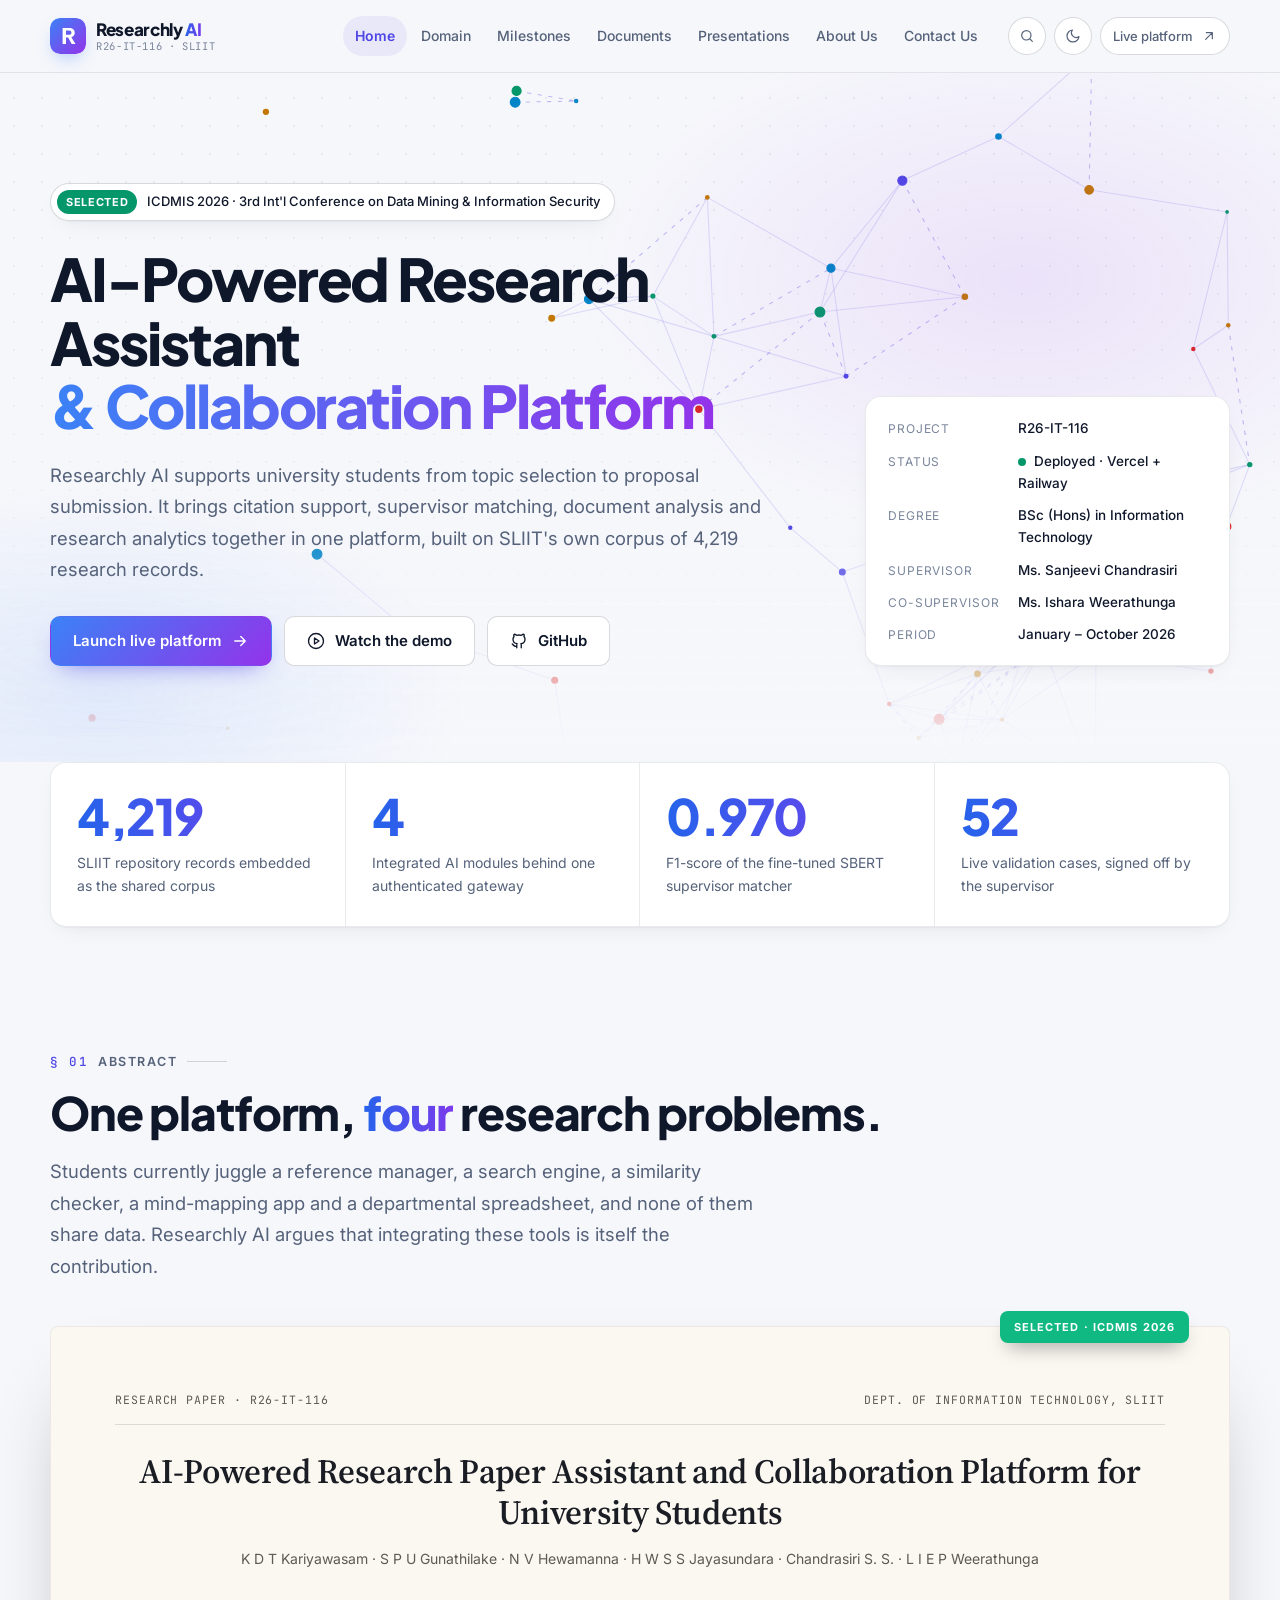
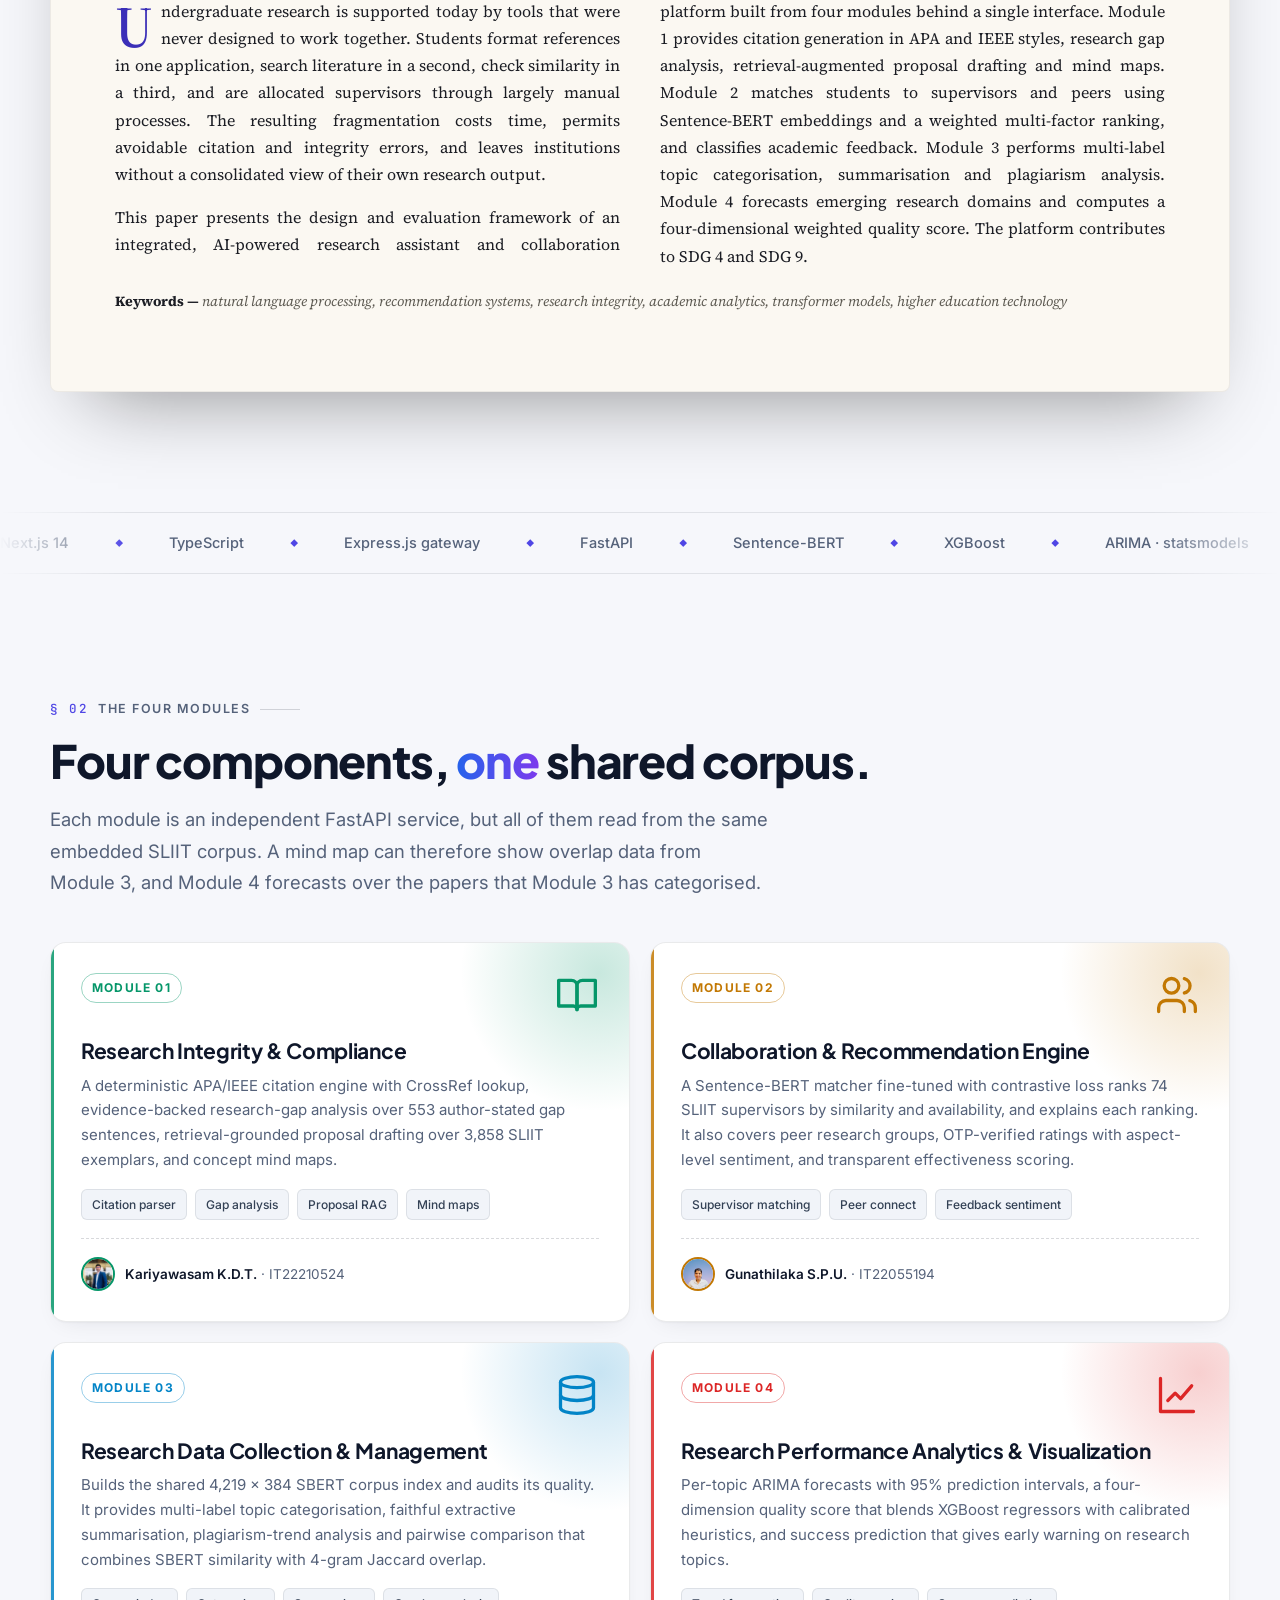
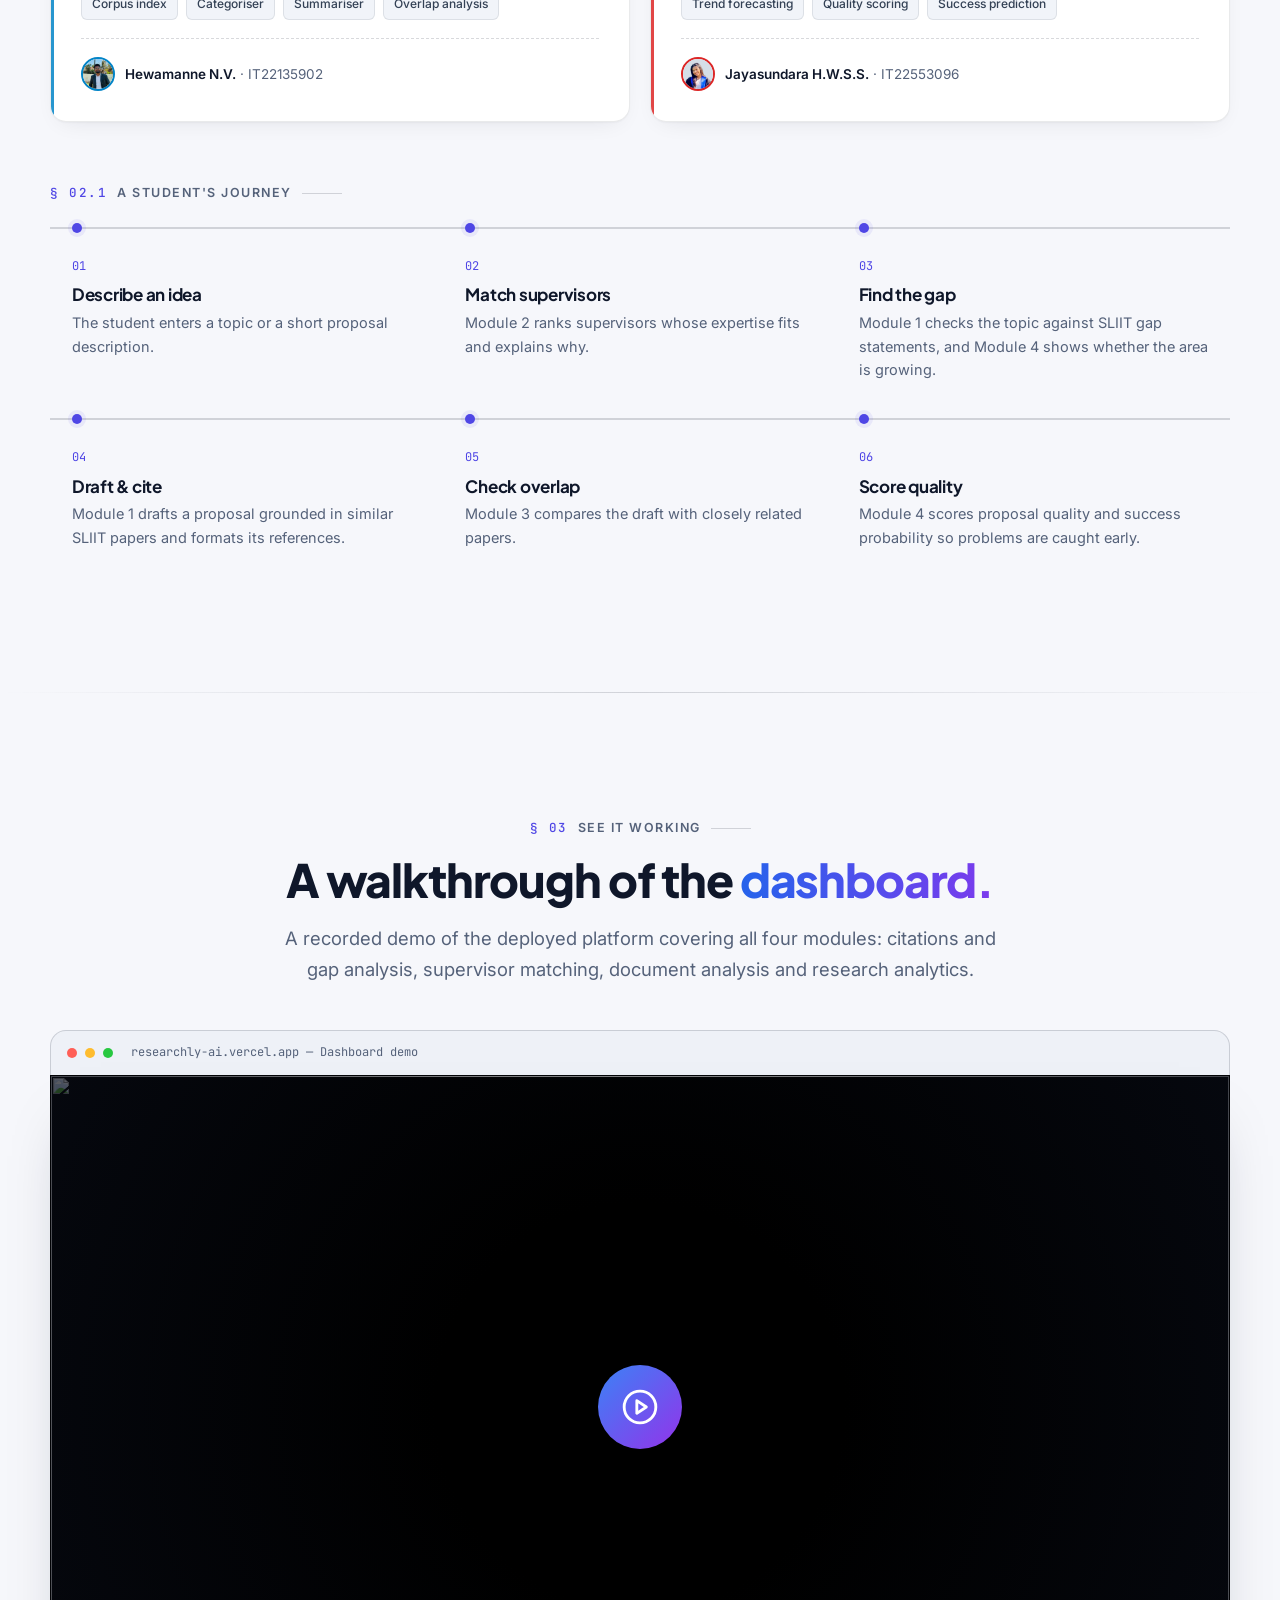
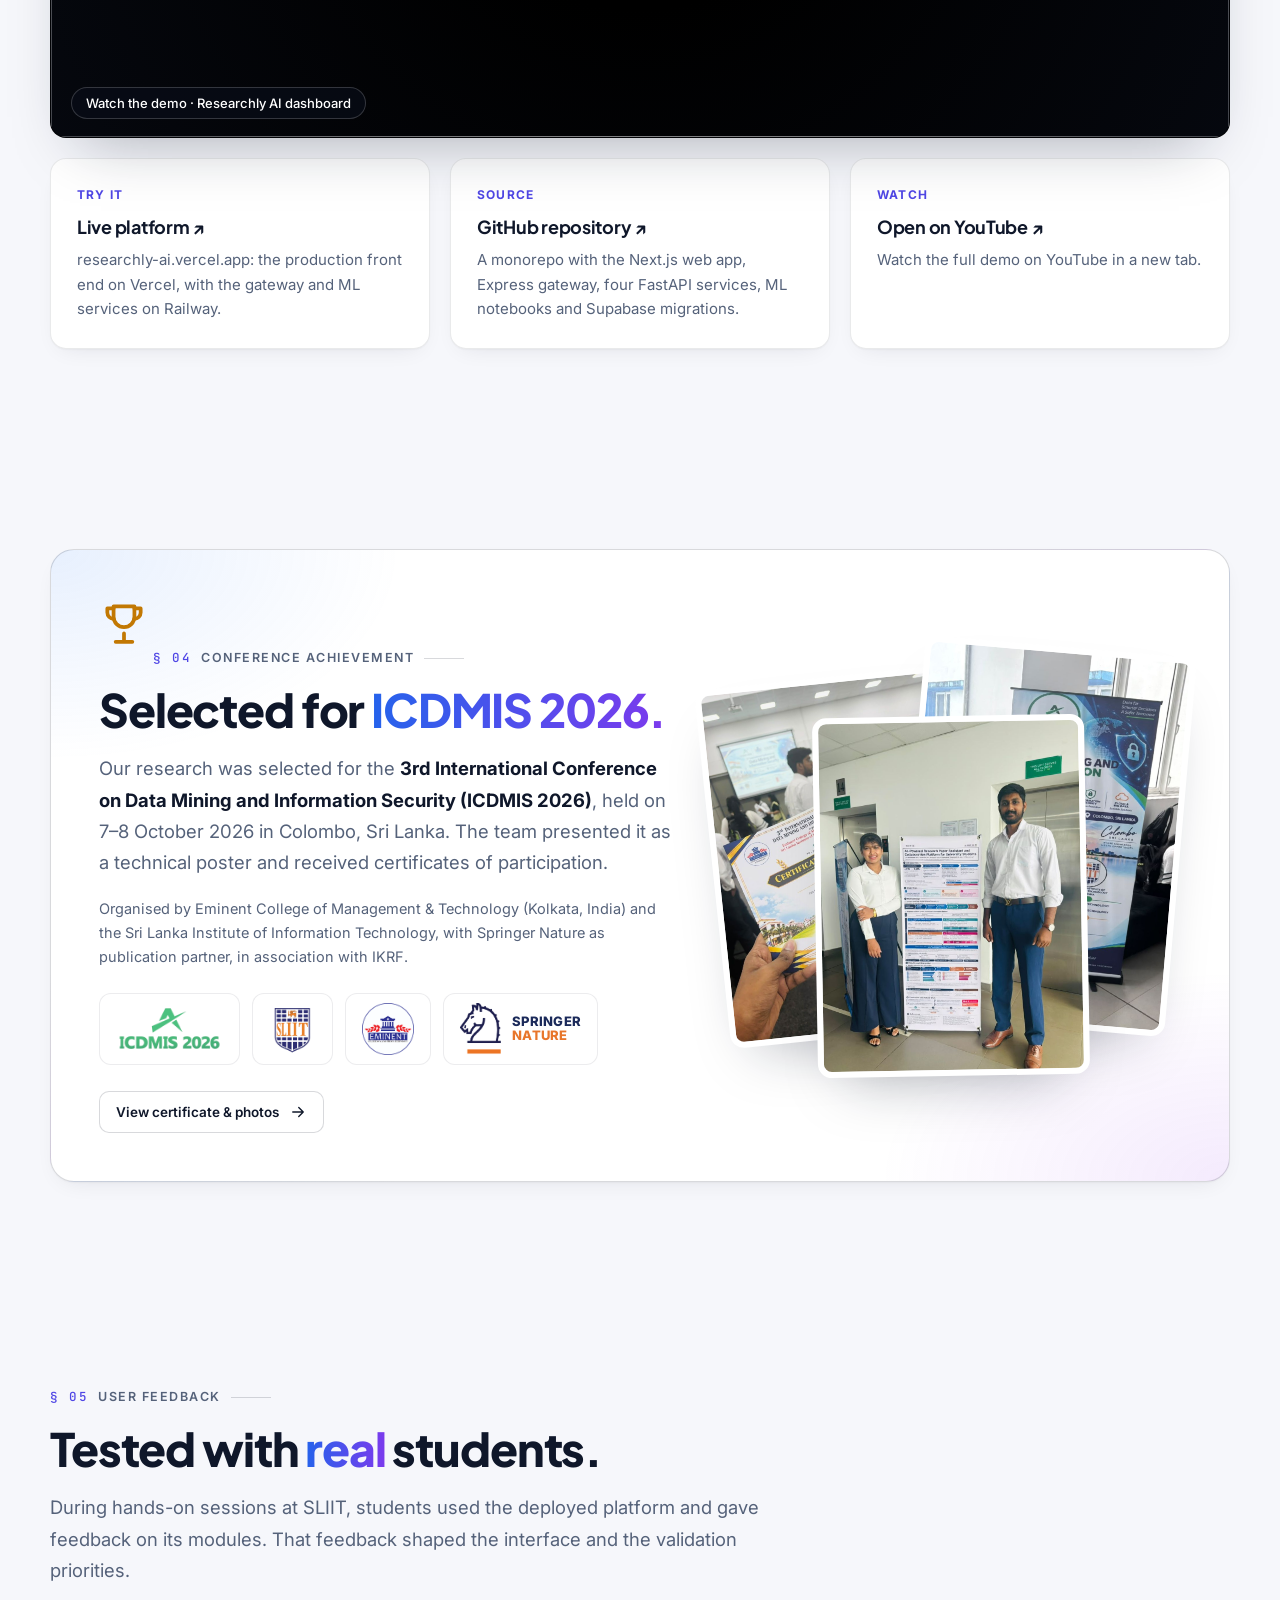
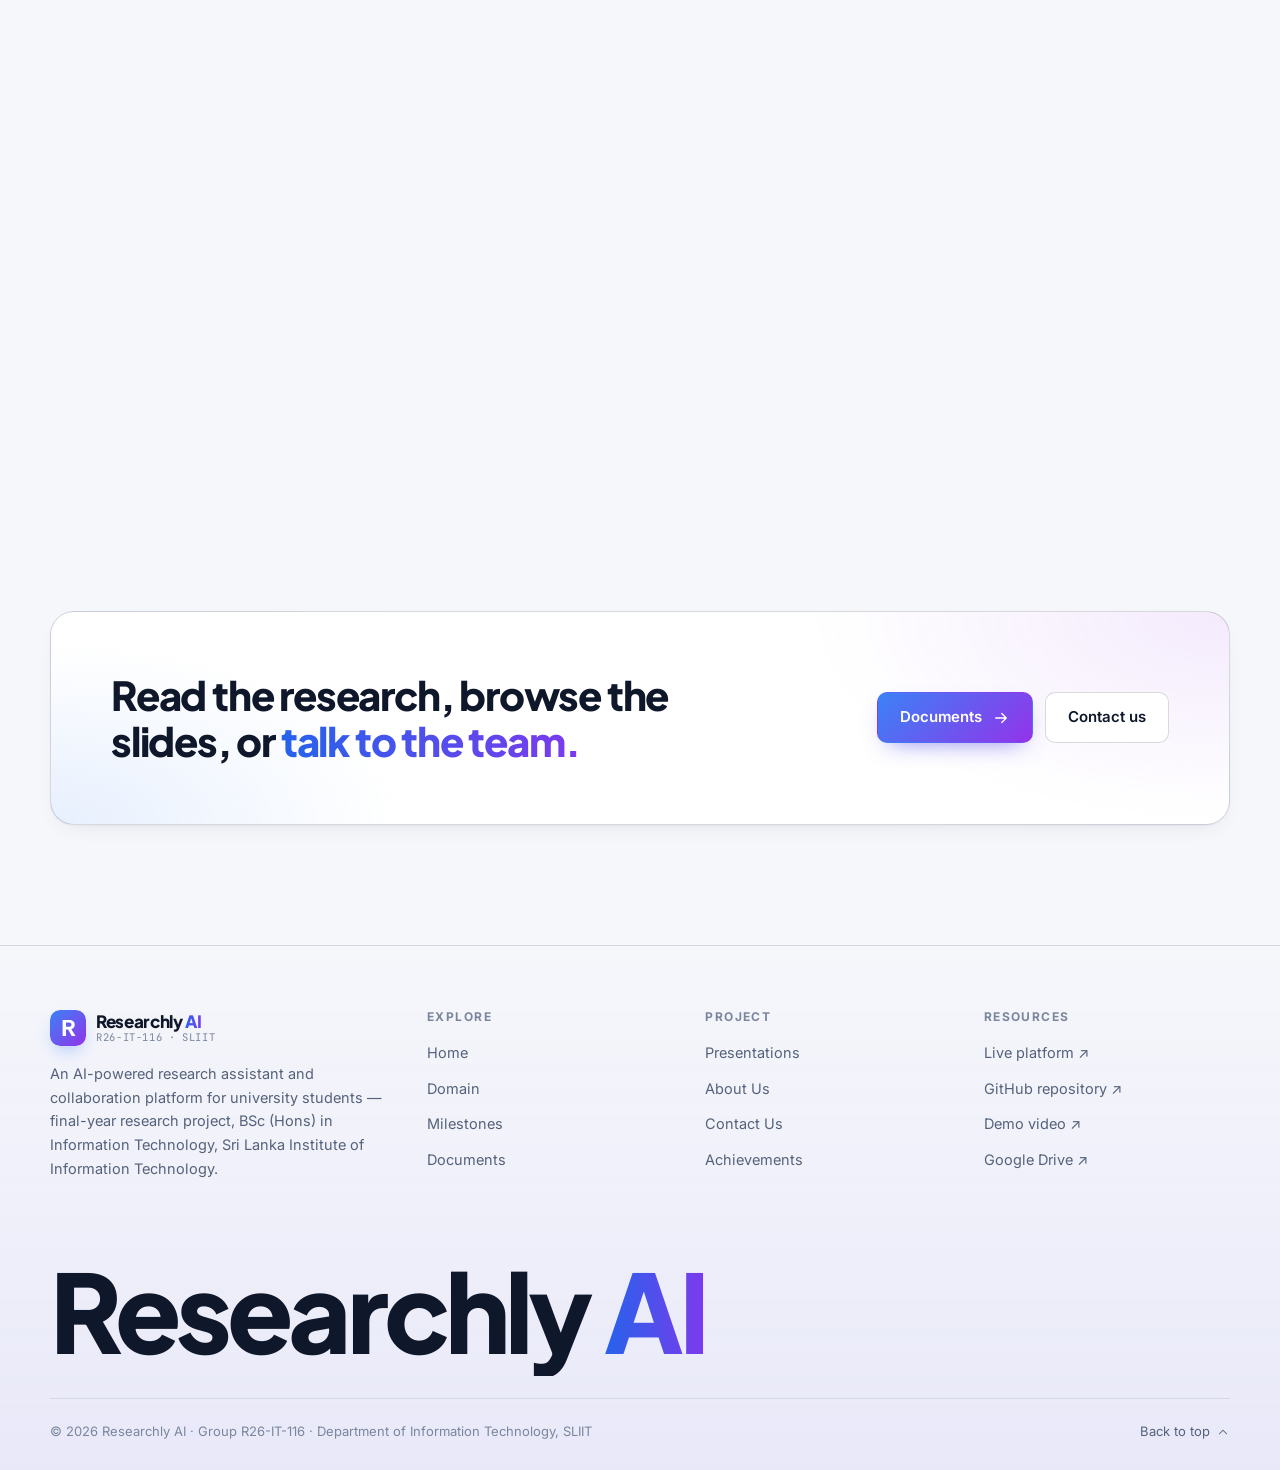
==== Website/index.html @ bd1249d8 "Add presentations page with slides and conference poster details" ====
<!doctype html>
<html lang="en">
<head>
<meta charset="utf-8">
<meta name="viewport" content="width=device-width, initial-scale=1">
<title>Researchly AI — AI-Powered Research Assistant & Collaboration Platform</title>
<meta name="description" content="Researchly AI (R26-IT-116, SLIIT): an integrated AI research assistant combining citation support, supervisor matching, document analysis and research analytics, grounded in SLIIT's own research corpus.">
<meta name="theme-color" content="#f6f7fb" media="(prefers-color-scheme: light)">
<meta name="theme-color" content="#090d18" media="(prefers-color-scheme: dark)">
<script>try{var t=localStorage.getItem("researchly-theme");if(t==="light"||t==="dark")document.documentElement.setAttribute("data-theme",t)}catch(e){}</script>
<meta property="og:title" content="Researchly AI — AI-Powered Research Assistant & Collaboration Platform">
<meta property="og:description" content="Researchly AI (R26-IT-116, SLIIT): an integrated AI research assistant combining citation support, supervisor matching, document analysis and research analytics, grounded in SLIIT's own research corpus.">
<meta property="og:type" content="website">
<link rel="icon" href="assets/images/favicon.svg" type="image/svg+xml">
<link rel="preconnect" href="https://fonts.googleapis.com">
<link rel="preconnect" href="https://fonts.gstatic.com" crossorigin>
<link href="https://fonts.googleapis.com/css2?family=Inter:wght@400;500;600;700&family=Plus+Jakarta+Sans:wght@600;700;800&family=JetBrains+Mono:wght@400;500&family=Source+Serif+4:ital,wght@0,400;0,600;1,400&display=swap" rel="stylesheet">
<link rel="stylesheet" href="assets/css/style.css">
</head>
<body>
<a class="skip" href="#main">Skip to content</a>
<div class="progress" aria-hidden="true"></div>
<header class="site-header">
  <nav class="nav wrap" aria-label="Main">
    <a class="brand" href="index.html" aria-label="Researchly AI home"><svg class="brand-mark" viewBox="0 0 40 40" aria-hidden="true">
  <defs><linearGradient id="rg-h" x1="0" y1="0" x2="1" y2="1"><stop offset="0" stop-color="#3b82f6"/><stop offset="1" stop-color="#9333ea"/></linearGradient></defs>
  <rect width="40" height="40" rx="10" fill="url(#rg-h)"/>
  <path d="M14 29V11h7.2c3.9 0 6.3 2.1 6.3 5.4 0 2.5-1.4 4.3-3.8 5L28.4 29h-4.3l-4-7.2h-2.3V29zm3.8-10.4h3.1c1.9 0 2.9-.8 2.9-2.3s-1-2.3-2.9-2.3h-3.1z" fill="#fff"/>
</svg><span class="brand-text">Researchly <span class="ai">AI</span><small>R26-IT-116 · SLIIT</small></span></a>
    <ul class="nav-links" id="nav-links"><li><a href="index.html" aria-current="page">Home</a></li><li><a href="domain.html">Domain</a></li><li><a href="milestones.html">Milestones</a></li><li><a href="documents.html">Documents</a></li><li><a href="presentations.html">Presentations</a></li><li><a href="about.html">About Us</a></li><li><a href="contact.html">Contact Us</a></li></ul>
    <div class="nav-tools">
      <button class="icon-btn theme-btn" type="button" data-open-finder aria-label="Search this site (Ctrl + K)" title="Search (Ctrl + K)"><svg viewBox="0 0 24 24" fill="none" stroke="currentColor" stroke-width="1.8" stroke-linecap="round" stroke-linejoin="round" aria-hidden="true"><circle cx="11" cy="11" r="7"/><path d="m20 20-3.5-3.5"/></svg></button>
      <button class="icon-btn theme-btn" type="button" data-theme-toggle aria-label="Switch between light and dark mode" title="Light / dark mode"><svg class="sun" viewBox="0 0 24 24" fill="none" stroke="currentColor" stroke-width="1.8" stroke-linecap="round" stroke-linejoin="round" aria-hidden="true"><circle cx="12" cy="12" r="4"/><path d="M12 2v2M12 20v2M4.9 4.9l1.4 1.4M17.7 17.7l1.4 1.4M2 12h2M20 12h2M4.9 19.1l1.4-1.4M17.7 6.3l1.4-1.4"/></svg><svg class="moon" viewBox="0 0 24 24" fill="none" stroke="currentColor" stroke-width="1.8" stroke-linecap="round" stroke-linejoin="round" aria-hidden="true"><path d="M21 12.8A9 9 0 1 1 11.2 3a7 7 0 0 0 9.8 9.8z"/></svg></button>
      <a class="icon-btn live-btn" href="https://researchly-ai.vercel.app/" target="_blank" rel="noopener">Live platform <svg viewBox="0 0 24 24" fill="none" stroke="currentColor" stroke-width="1.8" stroke-linecap="round" stroke-linejoin="round" aria-hidden="true"><path d="M7 17 17 7M8 7h9v9"/></svg></a>
      <button class="icon-btn menu-btn" type="button" aria-label="Open menu" aria-expanded="false" aria-controls="nav-links"><svg viewBox="0 0 24 24" fill="none" stroke="currentColor" stroke-width="1.8" stroke-linecap="round" stroke-linejoin="round" aria-hidden="true"><path d="M4 7h16M4 12h16M4 17h16"/></svg></button>
    </div>
  </nav>
</header>
<main id="main">
<!-- ================= HERO ================= -->
<section class="hero" aria-labelledby="hero-title">
  <svg class="hero-graph" aria-hidden="true"></svg>
  <div class="wrap hero-grid">
    <div>
      <a class="badge" href="#achievement"><b>SELECTED</b> ICDMIS 2026 · 3rd Int'l Conference on Data Mining &amp; Information Security</a>
      <h1 id="hero-title"><span class="line"><span>AI-Powered Research Assistant</span></span><span class="line"><span><em>&amp; Collaboration Platform</em></span></span></h1>
      <p class="lead">Researchly AI supports university students from topic selection to proposal submission. It brings citation support, supervisor matching, document analysis and research analytics together in one platform, built on SLIIT's own corpus of 4,219 research records.</p>
      <div class="hero-cta">
        <a class="btn btn-primary" href="https://researchly-ai.vercel.app/" target="_blank" rel="noopener">Launch live platform <svg viewBox="0 0 24 24" fill="none" stroke="currentColor" stroke-width="1.8" stroke-linecap="round" stroke-linejoin="round" aria-hidden="true"><path d="M5 12h14M13 6l6 6-6 6"/></svg></a>
        <a class="btn btn-ghost" href="#demo"><svg viewBox="0 0 24 24" fill="none" stroke="currentColor" stroke-width="1.8" stroke-linecap="round" stroke-linejoin="round" aria-hidden="true"><circle cx="12" cy="12" r="10"/><path d="m10 8 6 4-6 4z"/></svg> Watch the demo</a>
        <a class="btn btn-ghost" href="https://github.com/dilumonline2000/SLIIT-Research---Researchly-AI-project" target="_blank" rel="noopener"><svg viewBox="0 0 24 24" fill="none" stroke="currentColor" stroke-width="1.8" stroke-linecap="round" stroke-linejoin="round" aria-hidden="true"><path d="M9 19c-4.3 1.4-4.3-2.5-6-3m12 5v-3.5c0-1 .1-1.4-.5-2 2.8-.3 5.5-1.4 5.5-6a4.6 4.6 0 0 0-1.3-3.2 4.2 4.2 0 0 0-.1-3.2s-1.1-.3-3.5 1.3a12.3 12.3 0 0 0-6.2 0C6.5 2.8 5.4 3.1 5.4 3.1a4.2 4.2 0 0 0-.1 3.2A4.6 4.6 0 0 0 4 9.5c0 4.6 2.7 5.7 5.5 6-.6.6-.6 1.2-.5 2V21"/></svg> GitHub</a>
      </div>
    </div>
    <aside class="hero-meta" aria-label="Project facts">
      <dl>
        <dt>Project</dt><dd>R26-IT-116</dd>
        <dt>Status</dt><dd><span class="dot"></span>Deployed · Vercel + Railway</dd>
        <dt>Degree</dt><dd>BSc (Hons) in Information Technology</dd>
        <dt>Supervisor</dt><dd>Ms. Sanjeevi Chandrasiri</dd>
        <dt>Co-supervisor</dt><dd>Ms. Ishara Weerathunga</dd>
        <dt>Period</dt><dd>January – October 2026</dd>
      </dl>
    </aside>
  </div>
</section>

<!-- ================= STATS ================= -->
<div class="wrap">
  <div class="stats reveal">
    <div class="stat"><div class="num"><span data-count="4219" data-sep>4,219</span></div><div class="lbl">SLIIT repository records embedded as the shared corpus</div></div>
    <div class="stat"><div class="num"><span data-count="4">4</span></div><div class="lbl">Integrated AI modules behind one authenticated gateway</div></div>
    <div class="stat"><div class="num"><span data-count="0.970">0.970</span></div><div class="lbl">F1-score of the fine-tuned SBERT supervisor matcher</div></div>
    <div class="stat"><div class="num"><span data-count="52">52</span></div><div class="lbl">Live validation cases, signed off by the supervisor</div></div>
  </div>
</div>

<!-- ================= ABSTRACT ================= -->
<section class="section" id="abstract" aria-labelledby="abstract-title">
  <div class="wrap">
    <div class="section-head">
      <span class="eyebrow"><span class="sec">§ 01</span> Abstract</span>
      <h2 class="h2" id="abstract-title">One platform, <em>four</em> research problems.</h2>
      <p class="lead">Students currently juggle a reference manager, a search engine, a similarity checker, a mind-mapping app and a departmental spreadsheet, and none of them share data. Researchly AI argues that integrating these tools is itself the contribution.</p>
    </div>
    <article class="paper reveal">
      <span class="stamp">Selected · ICDMIS 2026</span>
      <div class="paper-tag"><span>Research Paper · R26-IT-116</span><span>Dept. of Information Technology, SLIIT</span></div>
      <h3>AI-Powered Research Paper Assistant and Collaboration Platform for University Students</h3>
      <p class="authors">K D T Kariyawasam · S P U Gunathilake · N V Hewamanna · H W S S Jayasundara · Chandrasiri S. S. · L I E P Weerathunga</p>
      <div class="cols">
        <p>Undergraduate research is supported today by tools that were never designed to work together. Students format references in one application, search literature in a second, check similarity in a third, and are allocated supervisors through largely manual processes. The resulting fragmentation costs time, permits avoidable citation and integrity errors, and leaves institutions without a consolidated view of their own research output.</p>
        <p>This paper presents the design and evaluation framework of an integrated, AI-powered research assistant and collaboration platform built from four modules behind a single interface. Module 1 provides citation generation in APA and IEEE styles, research gap analysis, retrieval-augmented proposal drafting and mind maps. Module 2 matches students to supervisors and peers using Sentence-BERT embeddings and a weighted multi-factor ranking, and classifies academic feedback. Module 3 performs multi-label topic categorisation, summarisation and plagiarism analysis. Module 4 forecasts emerging research domains and computes a four-dimensional weighted quality score. The platform contributes to SDG 4 and SDG 9.</p>
      </div>
      <p class="kw"><b>Keywords —</b> natural language processing, recommendation systems, research integrity, academic analytics, transformer models, higher education technology</p>
    </article>
  </div>
</section>

<div class="marquee" aria-label="Technologies used">
  <div class="marquee-track">
    <span>Next.js 14</span><span>TypeScript</span><span>Express.js gateway</span><span>FastAPI</span><span>Sentence-BERT</span><span>XGBoost</span><span>ARIMA · statsmodels</span><span>Supabase · pgvector</span><span>Gemini 2.5 Flash</span><span>CrossRef</span><span>Semantic Scholar</span><span>Docker</span><span>Vercel · Railway</span>
    <span aria-hidden="true">Next.js 14</span><span aria-hidden="true">TypeScript</span><span aria-hidden="true">Express.js gateway</span><span aria-hidden="true">FastAPI</span><span aria-hidden="true">Sentence-BERT</span><span aria-hidden="true">XGBoost</span><span aria-hidden="true">ARIMA · statsmodels</span><span aria-hidden="true">Supabase · pgvector</span><span aria-hidden="true">Gemini 2.5 Flash</span><span aria-hidden="true">CrossRef</span><span aria-hidden="true">Semantic Scholar</span><span aria-hidden="true">Docker</span><span aria-hidden="true">Vercel · Railway</span>
  </div>
</div>

<!-- ================= MODULES ================= -->
<section class="section" id="modules" aria-labelledby="modules-title">
  <div class="wrap">
    <div class="section-head">
      <span class="eyebrow"><span class="sec">§ 02</span> The four modules</span>
      <h2 class="h2" id="modules-title">Four components, <em>one</em> shared corpus.</h2>
      <p class="lead">Each module is an independent FastAPI service, but all of them read from the same embedded SLIIT corpus. A mind map can therefore show overlap data from Module 3, and Module 4 forecasts over the papers that Module 3 has categorised.</p>
    </div>
    <div class="modules">
      <article class="module m1 reveal">
        <div class="module-top"><span class="module-id">MODULE 01</span><svg class="module-icon" viewBox="0 0 24 24" fill="none" stroke="currentColor" stroke-width="1.8" stroke-linecap="round" stroke-linejoin="round" aria-hidden="true"><path d="M2 4h7a3 3 0 0 1 3 3v13a2 2 0 0 0-2-2H2z"/><path d="M22 4h-7a3 3 0 0 0-3 3v13a2 2 0 0 1 2-2h8z"/></svg></div>
        <h3>Research Integrity &amp; Compliance</h3>
        <p>A deterministic APA/IEEE citation engine with CrossRef lookup, evidence-backed research-gap analysis over 553 author-stated gap sentences, retrieval-grounded proposal drafting over 3,858 SLIIT exemplars, and concept mind maps.</p>
        <ul class="chips"><li>Citation parser</li><li>Gap analysis</li><li>Proposal RAG</li><li>Mind maps</li></ul>
        <div class="owner"><img src="assets/images/team/kariyawasam.jpg" alt="" loading="lazy"><span><b>Kariyawasam K.D.T.</b> · IT22210524</span></div>
      </article>
      <article class="module m2 reveal" style="--d:.08s">
        <div class="module-top"><span class="module-id">MODULE 02</span><svg class="module-icon" viewBox="0 0 24 24" fill="none" stroke="currentColor" stroke-width="1.8" stroke-linecap="round" stroke-linejoin="round" aria-hidden="true"><path d="M16 21v-2a4 4 0 0 0-4-4H6a4 4 0 0 0-4 4v2"/><circle cx="9" cy="7" r="4"/><path d="M22 21v-2a4 4 0 0 0-3-3.9M16 3.1a4 4 0 0 1 0 7.8"/></svg></div>
        <h3>Collaboration &amp; Recommendation Engine</h3>
        <p>A Sentence-BERT matcher fine-tuned with contrastive loss ranks 74 SLIIT supervisors by similarity and availability, and explains each ranking. It also covers peer research groups, OTP-verified ratings with aspect-level sentiment, and transparent effectiveness scoring.</p>
        <ul class="chips"><li>Supervisor matching</li><li>Peer connect</li><li>Feedback sentiment</li></ul>
        <div class="owner"><img src="assets/images/team/gunathilaka.jpg" alt="" loading="lazy"><span><b>Gunathilaka S.P.U.</b> · IT22055194</span></div>
      </article>
      <article class="module m3 reveal">
        <div class="module-top"><span class="module-id">MODULE 03</span><svg class="module-icon" viewBox="0 0 24 24" fill="none" stroke="currentColor" stroke-width="1.8" stroke-linecap="round" stroke-linejoin="round" aria-hidden="true"><ellipse cx="12" cy="5" rx="9" ry="3"/><path d="M3 5v14c0 1.7 4 3 9 3s9-1.3 9-3V5"/><path d="M3 12c0 1.7 4 3 9 3s9-1.3 9-3"/></svg></div>
        <h3>Research Data Collection &amp; Management</h3>
        <p>Builds the shared 4,219 × 384 SBERT corpus index and audits its quality. It provides multi-label topic categorisation, faithful extractive summarisation, plagiarism-trend analysis and pairwise comparison that combines SBERT similarity with 4-gram Jaccard overlap.</p>
        <ul class="chips"><li>Corpus index</li><li>Categoriser</li><li>Summariser</li><li>Overlap analysis</li></ul>
        <div class="owner"><img src="assets/images/team/hewamanne.jpg" alt="" loading="lazy"><span><b>Hewamanne N.V.</b> · IT22135902</span></div>
      </article>
      <article class="module m4 reveal" style="--d:.08s">
        <div class="module-top"><span class="module-id">MODULE 04</span><svg class="module-icon" viewBox="0 0 24 24" fill="none" stroke="currentColor" stroke-width="1.8" stroke-linecap="round" stroke-linejoin="round" aria-hidden="true"><path d="M3 3v18h18"/><path d="m7 15 4-4 3 3 6-7"/></svg></div>
        <h3>Research Performance Analytics &amp; Visualization</h3>
        <p>Per-topic ARIMA forecasts with 95% prediction intervals, a four-dimension quality score that blends XGBoost regressors with calibrated heuristics, and success prediction that gives early warning on research topics.</p>
        <ul class="chips"><li>Trend forecasting</li><li>Quality scoring</li><li>Success prediction</li></ul>
        <div class="owner"><img src="assets/images/team/jayasundara.jpg" alt="" loading="lazy"><span><b>Jayasundara H.W.S.S.</b> · IT22553096</span></div>
      </article>
    </div>

    <div style="margin-top:56px" class="reveal">
      <span class="eyebrow"><span class="sec">§ 02.1</span> A student's journey</span>
      <div class="steps six" style="margin-top:22px">
        <div class="step"><h3>Describe an idea</h3><p>The student enters a topic or a short proposal description.</p></div>
        <div class="step"><h3>Match supervisors</h3><p>Module 2 ranks supervisors whose expertise fits and explains why.</p></div>
        <div class="step"><h3>Find the gap</h3><p>Module 1 checks the topic against SLIIT gap statements, and Module 4 shows whether the area is growing.</p></div>
        <div class="step"><h3>Draft &amp; cite</h3><p>Module 1 drafts a proposal grounded in similar SLIIT papers and formats its references.</p></div>
        <div class="step"><h3>Check overlap</h3><p>Module 3 compares the draft with closely related papers.</p></div>
        <div class="step"><h3>Score quality</h3><p>Module 4 scores proposal quality and success probability so problems are caught early.</p></div>
      </div>
    </div>
  </div>
</section>

<div class="divider"></div>

<!-- ================= DEMO ================= -->
<section class="section" id="demo" aria-labelledby="demo-title">
  <div class="wrap">
    <div class="section-head center">
      <span class="eyebrow"><span class="sec">§ 03</span> See it working</span>
      <h2 class="h2" id="demo-title">A walkthrough of the <em>dashboard.</em></h2>
      <p class="lead">A recorded demo of the deployed platform covering all four modules: citations and gap analysis, supervisor matching, document analysis and research analytics.</p>
    </div>
    <div class="video-wrap reveal">
      <div class="window-bar"><i></i><i></i><i></i><span>researchly-ai.vercel.app — Dashboard demo</span></div>
      <div class="video-frame">
        <a class="video-facade" href="https://youtu.be/7BuNPmz995Q" target="_blank" rel="noopener" data-video="7BuNPmz995Q" aria-label="Play the Researchly AI dashboard demo video">
          <img src="https://i.ytimg.com/vi/7BuNPmz995Q/maxresdefault.jpg" alt="" loading="lazy" onerror="this.onerror=null;this.src='https://i.ytimg.com/vi/7BuNPmz995Q/hqdefault.jpg'">
          <span class="play-btn"><svg viewBox="0 0 24 24" fill="none" stroke="currentColor" stroke-width="1.8" stroke-linecap="round" stroke-linejoin="round" aria-hidden="true"><circle cx="12" cy="12" r="10"/><path d="m10 8 6 4-6 4z"/></svg></span>
          <span class="video-cap">Watch the demo · Researchly AI dashboard</span>
        </a>
      </div>
    </div>
    <div class="grid-3" style="margin-top:20px">
      <a class="card reveal" href="https://researchly-ai.vercel.app/" target="_blank" rel="noopener"><span class="k">TRY IT</span><h3>Live platform ↗</h3><p>researchly-ai.vercel.app: the production front end on Vercel, with the gateway and ML services on Railway.</p></a>
      <a class="card reveal" style="--d:.06s" href="https://github.com/dilumonline2000/SLIIT-Research---Researchly-AI-project" target="_blank" rel="noopener"><span class="k">SOURCE</span><h3>GitHub repository ↗</h3><p>A monorepo with the Next.js web app, Express gateway, four FastAPI services, ML notebooks and Supabase migrations.</p></a>
      <a class="card reveal" style="--d:.12s" href="https://youtu.be/7BuNPmz995Q" target="_blank" rel="noopener"><span class="k">WATCH</span><h3>Open on YouTube ↗</h3><p>Watch the full demo on YouTube in a new tab.</p></a>
    </div>
  </div>
</section>

<!-- ================= ACHIEVEMENT ================= -->
<section class="section-tight" id="achievement" aria-labelledby="ach-title">
  <div class="wrap">
    <div class="achievement reveal">
      <div>
        <svg class="trophy" viewBox="0 0 24 24" fill="none" stroke="currentColor" stroke-width="1.8" stroke-linecap="round" stroke-linejoin="round" aria-hidden="true"><path d="M8 21h8M12 17v4M7 4h10v5a5 5 0 0 1-10 0z"/><path d="M17 5h3v2a3 3 0 0 1-3 3M7 5H4v2a3 3 0 0 0 3 3"/></svg>
        <span class="eyebrow"><span class="sec">§ 04</span> Conference achievement</span>
        <h2 class="h2" id="ach-title">Selected for <em>ICDMIS 2026.</em></h2>
        <p class="lead">Our research was selected for the <strong>3rd International Conference on Data Mining and Information Security (ICDMIS 2026)</strong>, held on 7–8 October 2026 in Colombo, Sri Lanka. The team presented it as a technical poster and received certificates of participation.</p>
        <p style="color:var(--muted);font-size:14.5px">Organised by Eminent College of Management &amp; Technology (Kolkata, India) and the Sri Lanka Institute of Information Technology, with Springer Nature as publication partner, in association with IKRF.</p>
        <div class="logo-row">
          <span class="logo-tile"><img src="assets/images/logos/icdmis.png" alt="ICDMIS 2026" loading="lazy"></span>
          <span class="logo-tile"><img src="assets/images/logos/sliit.png" alt="SLIIT" loading="lazy"></span>
          <span class="logo-tile"><img src="assets/images/logos/eminent.png" alt="Eminent College of Management &amp; Technology" loading="lazy"></span>
          <span class="logo-tile"><img src="assets/images/logos/springer.png" alt="" loading="lazy"><span class="sn">Springer<span>Nature</span></span></span>
        </div>
        <div style="margin-top:26px"><a class="btn btn-ghost btn-sm" href="about.html#achievements">View certificate &amp; photos <svg viewBox="0 0 24 24" fill="none" stroke="currentColor" stroke-width="1.8" stroke-linecap="round" stroke-linejoin="round" aria-hidden="true"><path d="M5 12h14M13 6l6 6-6 6"/></svg></a></div>
      </div>
      <div class="photo-stack">
        <figure><img src="assets/images/conference/certificates.jpg" alt="ICDMIS 2026 certificates of participation for the team" loading="lazy"></figure>
        <figure><img src="assets/images/conference/banner.jpg" alt="ICDMIS 2026 conference banner, Colombo" loading="lazy"></figure>
        <figure><img src="assets/images/conference/poster.jpg" alt="Team members presenting the Researchly AI technical poster" loading="lazy"></figure>
      </div>
    </div>
  </div>
</section>

<!-- ================= FEEDBACK ================= -->
<section class="section" id="feedback" aria-labelledby="fb-title">
  <div class="wrap">
    <div class="section-head">
      <span class="eyebrow"><span class="sec">§ 05</span> User feedback</span>
      <h2 class="h2" id="fb-title">Tested with <em>real</em> students.</h2>
      <p class="lead">During hands-on sessions at SLIIT, students used the deployed platform and gave feedback on its modules. That feedback shaped the interface and the validation priorities.</p>
    </div>
    <div class="feedback">
      <figure class="fb-card reveal">
        <img src="assets/images/feedback/session-1.jpg" alt="A student exploring the Researchly AI landing page on a laptop" loading="lazy">
        <figcaption>
          <blockquote>Exploring the landing page and the four integrated modules.</blockquote>
          <div class="who"><b>●</b> User testing session · SLIIT · May 2026</div>
        </figcaption>
      </figure>
      <figure class="fb-card reveal" style="--d:.08s">
        <img src="assets/images/feedback/session-2.jpg" alt="Students reviewing trend forecast charts on the Researchly AI analytics dashboard" loading="lazy">
        <figcaption>
          <blockquote>Reviewing research-trend forecasts on the Module 4 analytics dashboard, with the team on hand to gather feedback.</blockquote>
          <div class="who"><b>●</b> Group feedback session · SLIIT · May 2026</div>
        </figcaption>
      </figure>
    </div>
  </div>
</section>

<!-- ================= CTA ================= -->
<section class="section-tight">
  <div class="wrap">
    <div class="cta-band reveal">
      <h2>Read the research, browse the slides, or <em>talk to the team.</em></h2>
      <div class="cta-actions">
        <a class="btn btn-primary" href="documents.html">Documents <svg viewBox="0 0 24 24" fill="none" stroke="currentColor" stroke-width="1.8" stroke-linecap="round" stroke-linejoin="round" aria-hidden="true"><path d="M5 12h14M13 6l6 6-6 6"/></svg></a>
        <a class="btn btn-ghost" href="contact.html">Contact us</a>
      </div>
    </div>
  </div>
</section>
</main>
<footer class="site-footer">
  <div class="wrap">
    <div class="foot-grid">
      <div>
        <a class="brand" href="index.html"><svg class="brand-mark" viewBox="0 0 40 40" aria-hidden="true">
  <defs><linearGradient id="rg-f" x1="0" y1="0" x2="1" y2="1"><stop offset="0" stop-color="#3b82f6"/><stop offset="1" stop-color="#9333ea"/></linearGradient></defs>
  <rect width="40" height="40" rx="10" fill="url(#rg-f)"/>
  <path d="M14 29V11h7.2c3.9 0 6.3 2.1 6.3 5.4 0 2.5-1.4 4.3-3.8 5L28.4 29h-4.3l-4-7.2h-2.3V29zm3.8-10.4h3.1c1.9 0 2.9-.8 2.9-2.3s-1-2.3-2.9-2.3h-3.1z" fill="#fff"/>
</svg><span class="brand-text">Researchly <span class="ai">AI</span><small>R26-IT-116 · SLIIT</small></span></a>
        <p style="margin-top:16px">An AI-powered research assistant and collaboration platform for university students — final-year research project, BSc (Hons) in Information Technology, Sri Lanka Institute of Information Technology.</p>
      </div>
      <div><h4>Explore</h4><ul>
        <li><a href="index.html">Home</a></li><li><a href="domain.html">Domain</a></li>
        <li><a href="milestones.html">Milestones</a></li><li><a href="documents.html">Documents</a></li>
      </ul></div>
      <div><h4>Project</h4><ul>
        <li><a href="presentations.html">Presentations</a></li><li><a href="about.html">About Us</a></li>
        <li><a href="contact.html">Contact Us</a></li><li><a href="about.html#achievements">Achievements</a></li>
      </ul></div>
      <div><h4>Resources</h4><ul>
        <li><a href="https://researchly-ai.vercel.app/" target="_blank" rel="noopener">Live platform ↗</a></li>
        <li><a href="https://github.com/dilumonline2000/SLIIT-Research---Researchly-AI-project" target="_blank" rel="noopener">GitHub repository ↗</a></li>
        <li><a href="https://youtu.be/7BuNPmz995Q" target="_blank" rel="noopener">Demo video ↗</a></li>
        <li><a href="https://drive.google.com/drive/folders/1Wh-0akTEBXX2C-2BqsnoxqkH0JTby54T?usp=drive_link" target="_blank" rel="noopener">Google Drive ↗</a></li>
      </ul></div>
    </div>
    <div class="foot-word" aria-hidden="true">Researchly <span>AI</span></div>
    <div class="foot-bottom">
      <span>© <span data-year>2026</span> Researchly AI · Group R26-IT-116 · Department of Information Technology, SLIIT</span>
      <a class="to-top" href="#main">Back to top <svg viewBox="0 0 24 24" fill="none" stroke="currentColor" stroke-width="1.8" stroke-linecap="round" stroke-linejoin="round" aria-hidden="true"><path d="m18 15-6-6-6 6"/></svg></a>
    </div>
  </div>
</footer>
<div class="finder" role="dialog" aria-modal="true" aria-label="Search this site">
  <div class="finder-box">
    <div class="finder-input"><svg viewBox="0 0 24 24" fill="none" stroke="currentColor" stroke-width="1.8" stroke-linecap="round" stroke-linejoin="round" aria-hidden="true"><circle cx="11" cy="11" r="7"/><path d="m20 20-3.5-3.5"/></svg><input type="text" placeholder="Search pages, sections and documents…" aria-label="Search"><kbd>Esc</kbd></div>
    <ul class="finder-results"></ul>
  </div>
</div>
<script src="assets/js/main.js" defer></script>
</body>
</html>
---- Website/assets/css/style.css ----
/* ==========================================================================
   Researchly AI — Research project website (R26-IT-116, SLIIT)
   Light & dark themes driven by tokens on :root.
   Brand: blue → purple gradient (matches the live platform).
   Module colours: M1 green, M2 amber, M3 sky, M4 red.
   ========================================================================== */

/* ---------- Theme tokens: LIGHT (default) ---------- */
:root {
  color-scheme: light;
  --bg: #f6f7fb;
  --bg-2: #ffffff;
  --bg-3: #eef1f7;
  --surface: #ffffff;
  --surface-hover: #ffffff;
  --line: rgba(15, 23, 42, 0.09);
  --line-2: rgba(15, 23, 42, 0.16);
  --text: #0f172a;
  --text-2: #334155;
  --muted: #55627a;
  --dim: #7a869c;
  --header-bg: rgba(246, 247, 251, 0.82);
  --overlay: rgba(15, 23, 42, 0.45);
  --dots: rgba(15, 23, 42, 0.07);
  --graph-line: rgba(79, 70, 229, 0.16);
  --graph-hot: rgba(79, 70, 229, 0.35);
  --outline-text: rgba(15, 23, 42, 0.05);
  --input-bg: #ffffff;
  --chip-bg: #f1f4f9;
  --btn-bg: #0f172a;
  --btn-text: #ffffff;
  --card-shadow: 0 1px 2px rgba(15, 23, 42, 0.04), 0 8px 24px -12px rgba(15, 23, 42, 0.12);
  --shadow: 0 30px 60px -30px rgba(15, 23, 42, 0.35);
  --glow-a: rgba(59, 130, 246, 0.12);
  --glow-b: rgba(147, 51, 234, 0.10);

  --accent: #4f46e5;
  --accent-2: #4f46e5;
  --accent-soft: rgba(79, 70, 229, 0.08);
  --m1: #059669;
  --m2: #c27803;
  --m3: #0284c7;
  --m4: #dc2626;
  --on-m: #ffffff;

  --paper: #fbf8f2;
  --paper-2: #efe8da;
  --paper-ink: #1b1d24;
  --paper-muted: #5d5a52;

  --brand: linear-gradient(135deg, #3b82f6, #9333ea);
  --brand-text: linear-gradient(90deg, #2563eb, #7c3aed);
  --grad: linear-gradient(90deg, var(--m1), var(--m3), #6366f1, var(--m4), var(--m2));

  --display: "Plus Jakarta Sans", "Segoe UI", system-ui, sans-serif;
  --sans: "Inter", "Segoe UI", system-ui, sans-serif;
  --mono: "JetBrains Mono", "Consolas", monospace;
  --paper-serif: "Source Serif 4", Georgia, "Times New Roman", serif;

  --radius: 16px;
  --radius-sm: 12px;
  --wrap: 1180px;
  --ease: cubic-bezier(0.22, 1, 0.36, 1);
}

/* ---------- Theme tokens: DARK ---------- */
@media (prefers-color-scheme: dark) {
  :root:not([data-theme="light"]) {
    color-scheme: dark;
    --bg: #090d18; --bg-2: #0f1524; --bg-3: #161e31;
    --surface: rgba(255, 255, 255, 0.03); --surface-hover: rgba(255, 255, 255, 0.05);
    --line: rgba(232, 236, 245, 0.09); --line-2: rgba(232, 236, 245, 0.16);
    --text: #e8ecf5; --text-2: #c7cede; --muted: #94a0b8; --dim: #6b778f;
    --header-bg: rgba(9, 13, 24, 0.75); --overlay: rgba(5, 8, 15, 0.7);
    --dots: rgba(232, 236, 245, 0.07);
    --graph-line: rgba(165, 180, 252, 0.16); --graph-hot: rgba(165, 180, 252, 0.38);
    --outline-text: rgba(232, 236, 245, 0.05);
    --input-bg: #090d18; --chip-bg: rgba(255, 255, 255, 0.05);
    --btn-bg: #e8ecf5; --btn-text: #090d18;
    --card-shadow: none; --shadow: 0 30px 60px -30px rgba(0, 0, 0, 0.6);
    --glow-a: rgba(59, 130, 246, 0.16); --glow-b: rgba(147, 51, 234, 0.16);
    --accent: #6366f1; --accent-2: #a5b4fc; --accent-soft: rgba(99, 102, 241, 0.16);
    --m1: #3ddc97; --m2: #f5b83d; --m3: #38bdf8; --m4: #ff6b6b; --on-m: #0b0f1a;
    --brand-text: linear-gradient(90deg, #60a5fa, #c084fc);
  }
}
:root[data-theme="dark"] {
  color-scheme: dark;
  --bg: #090d18; --bg-2: #0f1524; --bg-3: #161e31;
  --surface: rgba(255, 255, 255, 0.03); --surface-hover: rgba(255, 255, 255, 0.05);
  --line: rgba(232, 236, 245, 0.09); --line-2: rgba(232, 236, 245, 0.16);
  --text: #e8ecf5; --text-2: #c7cede; --muted: #94a0b8; --dim: #6b778f;
  --header-bg: rgba(9, 13, 24, 0.75); --overlay: rgba(5, 8, 15, 0.7);
  --dots: rgba(232, 236, 245, 0.07);
  --graph-line: rgba(165, 180, 252, 0.16); --graph-hot: rgba(165, 180, 252, 0.38);
  --outline-text: rgba(232, 236, 245, 0.05);
  --input-bg: #090d18; --chip-bg: rgba(255, 255, 255, 0.05);
  --btn-bg: #e8ecf5; --btn-text: #090d18;
  --card-shadow: none; --shadow: 0 30px 60px -30px rgba(0, 0, 0, 0.6);
  --glow-a: rgba(59, 130, 246, 0.16); --glow-b: rgba(147, 51, 234, 0.16);
  --accent: #6366f1; --accent-2: #a5b4fc; --accent-soft: rgba(99, 102, 241, 0.16);
  --m1: #3ddc97; --m2: #f5b83d; --m3: #38bdf8; --m4: #ff6b6b; --on-m: #0b0f1a;
  --brand-text: linear-gradient(90deg, #60a5fa, #c084fc);
}

/* ---------- Base ---------- */
*, *::before, *::after { box-sizing: border-box; }
html { scroll-behavior: smooth; scroll-padding-top: 96px; }
body {
  margin: 0;
  background: var(--bg);
  color: var(--text);
  font-family: var(--sans);
  font-size: 16px;
  line-height: 1.65;
  -webkit-font-smoothing: antialiased;
  overflow-x: hidden;
  transition: background-color .35s ease, color .35s ease;
}
body::before {
  content: ""; position: fixed; inset: 0; z-index: -1; pointer-events: none;
  background-image: radial-gradient(var(--dots) 1px, transparent 1px);
  background-size: 28px 28px;
  mask-image: linear-gradient(180deg, #000 0%, rgba(0,0,0,.4) 60%, transparent 100%);
  -webkit-mask-image: linear-gradient(180deg, #000 0%, rgba(0,0,0,.4) 60%, transparent 100%);
}
img { max-width: 100%; display: block; }
a { color: inherit; text-decoration: none; }
p { margin: 0 0 1em; }
h1, h2, h3, h4 { margin: 0; line-height: 1.15; font-family: var(--display); font-weight: 700; letter-spacing: -0.015em; }
::selection { background: var(--accent); color: #fff; }
:focus-visible { outline: 2px solid var(--accent); outline-offset: 3px; border-radius: 6px; }
.wrap { width: min(var(--wrap), 100% - 40px); margin-inline: auto; }
.skip { position: absolute; left: -999px; top: 8px; z-index: 200; background: var(--accent); color: #fff; padding: 8px 14px; border-radius: 8px; }
.skip:focus { left: 12px; }

/* ---------- Typography helpers ---------- */
.mono { font-family: var(--mono); }
.eyebrow {
  font-family: var(--sans); font-weight: 600;
  font-size: 12.5px; letter-spacing: 0.12em; text-transform: uppercase;
  color: var(--muted); display: inline-flex; align-items: center; gap: 10px;
}
.eyebrow .sec { color: var(--accent-2); font-family: var(--mono); font-weight: 500; }
.eyebrow::after { content: ""; width: 40px; height: 1px; background: var(--line-2); }
.h2 { font-family: var(--display); font-weight: 800; font-size: clamp(30px, 4vw, 46px); letter-spacing: -0.025em; line-height: 1.12; margin: 14px 0 18px; }
.h2 em, .page-head h1 em, .cta-band h2 em, .hero h1 em {
  font-style: normal; background: var(--brand-text); -webkit-background-clip: text; background-clip: text; color: transparent;
}
.lead { font-size: clamp(16.5px, 1.5vw, 18.5px); color: var(--muted); max-width: 720px; line-height: 1.7; }
.lead strong { color: var(--text); }

/* ---------- Scroll progress ---------- */
.progress { position: fixed; top: 0; left: 0; height: 3px; width: 100%; background: var(--brand); transform-origin: 0 50%; transform: scaleX(0); z-index: 120; }

/* ---------- Header / navigation ---------- */
.site-header {
  position: sticky; top: 0; z-index: 100;
  background: var(--header-bg);
  backdrop-filter: blur(14px) saturate(140%); -webkit-backdrop-filter: blur(14px) saturate(140%);
  border-bottom: 1px solid var(--line);
}
.nav { display: flex; align-items: center; gap: 18px; height: 72px; }
.brand { display: flex; align-items: center; gap: 10px; font-family: var(--display); font-weight: 800; font-size: 17px; letter-spacing: -0.02em; }
.brand-mark { width: 36px; height: 36px; flex: none; border-radius: 10px; box-shadow: 0 8px 18px -6px rgba(59,130,246,.45); transition: transform .4s var(--ease); }
.brand:hover .brand-mark { transform: rotate(-6deg) scale(1.05); }
.brand small { display: block; font-family: var(--mono); font-weight: 400; font-size: 10.5px; color: var(--dim); letter-spacing: .06em; }
.brand-text { line-height: 1.15; }
.brand-text .ai { background: var(--brand-text); -webkit-background-clip: text; background-clip: text; color: transparent; }

.nav-links { display: flex; align-items: center; gap: 2px; margin-left: auto; list-style: none; padding: 0; margin-block: 0; }
.nav-links a { position: relative; display: block; white-space: nowrap; padding: 8px 12px; border-radius: 999px; font-size: 14px; font-weight: 500; color: var(--muted); transition: color .25s, background .25s; }
.nav-links a:hover { color: var(--text); background: var(--accent-soft); }
.nav-links a[aria-current="page"] { color: var(--accent-2); background: var(--accent-soft); font-weight: 600; }

.nav-tools { display: flex; align-items: center; gap: 8px; }
.icon-btn {
  display: inline-flex; align-items: center; justify-content: center; gap: 8px;
  height: 38px; min-width: 38px; padding: 0 12px; border-radius: 999px;
  border: 1px solid var(--line-2); background: var(--surface); color: var(--muted);
  font: 500 13px var(--sans); cursor: pointer; white-space: nowrap; transition: border-color .25s, color .25s, background .25s;
}
.icon-btn:hover { color: var(--text); border-color: var(--accent); }
.icon-btn kbd { font-family: var(--mono); font-size: 11px; color: var(--dim); }
.icon-btn svg { width: 16px; height: 16px; }
.menu-btn { display: none; }
.theme-btn { padding: 0; width: 38px; }
.theme-btn .sun { display: none; }
:root[data-theme="dark"] .theme-btn .sun { display: block; }
:root[data-theme="dark"] .theme-btn .moon { display: none; }
@media (prefers-color-scheme: dark) {
  :root:not([data-theme="light"]) .theme-btn .sun { display: block; }
  :root:not([data-theme="light"]) .theme-btn .moon { display: none; }
}
.theme-btn svg { transition: transform .5s var(--ease); }
.theme-btn:hover svg { transform: rotate(25deg); }

/* ---------- Buttons ---------- */
.btn {
  display: inline-flex; align-items: center; gap: 10px; padding: 12px 22px; border-radius: 10px;
  font-family: var(--sans); font-weight: 600; font-size: 15px; border: 1px solid transparent; cursor: pointer;
  transition: transform .3s var(--ease), box-shadow .3s, background .3s, border-color .3s;
}
.btn svg { width: 18px; height: 18px; transition: transform .3s var(--ease); }
.btn:hover svg { transform: translateX(3px); }
.btn-primary { background: var(--brand); color: #fff; box-shadow: 0 10px 24px -12px rgba(79,70,229,.7); }
.btn-primary:hover { transform: translateY(-2px); box-shadow: 0 16px 32px -12px rgba(79,70,229,.8); }
.btn-ghost { border-color: var(--line-2); color: var(--text); background: var(--surface); }
.btn-ghost:hover { border-color: var(--accent); transform: translateY(-2px); }
.btn-sm { padding: 9px 16px; font-size: 13.5px; }

/* ---------- Sections ---------- */
section { position: relative; }
.section { padding: clamp(72px, 10vw, 120px) 0; }
.section-tight { padding: clamp(48px, 7vw, 80px) 0; }
.section-head { margin-bottom: 44px; }
.section-head.center { text-align: center; }
.section-head.center .lead { margin-inline: auto; }
.divider { height: 1px; background: linear-gradient(90deg, transparent, var(--line-2), transparent); }

/* ---------- Hero ---------- */
.hero { position: relative; padding: clamp(56px, 9vw, 110px) 0 clamp(64px, 8vw, 96px); overflow: hidden; }
.hero-graph { position: absolute; inset: 0; z-index: -1; width: 100%; height: 100%; transition: transform .3s ease-out; }
.hero-graph line { stroke: var(--graph-line); stroke-width: 1; }
.hero-graph line.hot { stroke: var(--graph-hot); stroke-dasharray: 4 6; animation: dash 6s linear infinite; }
.hero-graph circle { animation: drift 9s ease-in-out infinite alternate; transform-box: fill-box; transform-origin: center; }
.hero-graph circle.pulse { animation: pulse 3.2s ease-out infinite; }
.hero::after {
  content: ""; position: absolute; inset: 0; z-index: -1;
  background: radial-gradient(640px 380px at 80% 30%, var(--glow-b), transparent 70%),
              radial-gradient(520px 300px at 8% 90%, var(--glow-a), transparent 70%),
              linear-gradient(180deg, transparent 65%, var(--bg));
}
.hero-grid { display: grid; grid-template-columns: 1.35fr .65fr; gap: 56px; align-items: end; }
.badge {
  display: inline-flex; align-items: center; gap: 10px; padding: 6px 14px 6px 6px; border-radius: 999px;
  background: var(--surface); border: 1px solid var(--line-2); font-size: 13px; font-weight: 500; color: var(--text);
  box-shadow: var(--card-shadow); transition: border-color .3s;
  animation: fade-up .8s var(--ease) both;
}
.badge b { background: var(--m1); color: var(--on-m); font-size: 11px; letter-spacing: .06em; padding: 3px 9px; border-radius: 999px; font-family: var(--sans); font-weight: 700; }
.badge:hover { border-color: var(--m1); }
.hero h1 {
  font-family: var(--display); font-weight: 800;
  font-size: clamp(34px, 4.6vw, 62px); line-height: 1.08; letter-spacing: -0.035em;
  margin: 26px 0 22px;
}
.hero h1 .line { display: block; }
.hero h1 .line > span { display: inline-block; animation: fade-up 1s var(--ease) both; }
.hero h1 .line:nth-child(2) > span { animation-delay: .12s; }
.hero h1 em { background-size: 200% 100%; animation: sheen 6s linear infinite; background-image: linear-gradient(90deg, #3b82f6, #9333ea, #3b82f6); }
.hero p.lead { animation: fade-up 1s var(--ease) .3s both; }
.hero-cta { display: flex; flex-wrap: wrap; gap: 12px; margin-top: 30px; animation: fade-up 1s var(--ease) .45s both; }
.hero-meta {
  font-size: 13.5px; color: var(--muted);
  border: 1px solid var(--line); border-radius: var(--radius); padding: 20px 22px;
  background: var(--surface); backdrop-filter: blur(6px); box-shadow: var(--card-shadow);
  animation: fade-up 1s var(--ease) .6s both;
}
.hero-meta dl { margin: 0; display: grid; grid-template-columns: auto 1fr; gap: 10px 18px; }
.hero-meta dt { color: var(--dim); font-size: 12px; text-transform: uppercase; letter-spacing: .08em; padding-top: 2px; }
.hero-meta dd { margin: 0; color: var(--text); font-weight: 500; }
.hero-meta .dot { display: inline-block; width: 8px; height: 8px; border-radius: 50%; background: var(--m1); margin-right: 8px; animation: ping 2s infinite; }

/* ---------- Stats ---------- */
.stats { display: grid; grid-template-columns: repeat(4, 1fr); border: 1px solid var(--line); border-radius: var(--radius); background: var(--surface); box-shadow: var(--card-shadow); }
.stat { padding: 28px 26px; border-right: 1px solid var(--line); }
.stat:last-child { border-right: 0; }
.stat .num { font-family: var(--display); font-weight: 800; letter-spacing: -0.03em; font-size: clamp(34px, 4.2vw, 50px); line-height: 1; background: var(--brand-text); -webkit-background-clip: text; background-clip: text; color: transparent; }
.stat .lbl { font-size: 14px; color: var(--muted); margin-top: 10px; }

/* ---------- Marquee ---------- */
.marquee { overflow: hidden; border-block: 1px solid var(--line); padding: 18px 0; mask-image: linear-gradient(90deg, transparent, #000 10%, #000 90%, transparent); -webkit-mask-image: linear-gradient(90deg, transparent, #000 10%, #000 90%, transparent); }
.marquee-track { display: flex; gap: 46px; width: max-content; animation: marquee 40s linear infinite; }
.marquee:hover .marquee-track { animation-play-state: paused; }
.marquee span { font-size: 14.5px; font-weight: 500; color: var(--muted); white-space: nowrap; display: inline-flex; align-items: center; gap: 46px; }
.marquee span::after { content: "◆"; font-size: 8px; color: var(--accent); }

/* ---------- Paper sheet (abstract) ---------- */
.paper {
  position: relative; background: var(--paper); color: var(--paper-ink);
  border: 1px solid rgba(0,0,0,.06); border-radius: 8px; padding: clamp(28px, 5vw, 64px);
  box-shadow: 0 40px 80px -40px rgba(0,0,0,.45);
}
.paper .paper-tag { font-family: var(--mono); font-size: 11.5px; color: var(--paper-muted); letter-spacing: .08em; text-transform: uppercase; display: flex; justify-content: space-between; gap: 16px; flex-wrap: wrap; border-bottom: 1px solid rgba(0,0,0,.12); padding-bottom: 14px; margin-bottom: 26px; }
.paper h3 { font-family: var(--paper-serif); font-weight: 600; font-size: clamp(24px, 3vw, 34px); letter-spacing: -0.01em; text-align: center; line-height: 1.2; margin-bottom: 14px; }
.paper .authors { text-align: center; font-size: 14px; color: var(--paper-muted); margin-bottom: 28px; }
.paper .cols { columns: 2; column-gap: 40px; font-family: var(--paper-serif); font-size: 16px; line-height: 1.7; text-align: justify; hyphens: auto; }
.paper .cols p:first-child::first-letter { font-family: var(--paper-serif); font-weight: 600; float: left; font-size: 58px; line-height: .8; padding: 6px 8px 0 0; color: #3b2fb8; }
.paper .kw { margin-top: 18px; font-size: 14px; color: var(--paper-muted); font-style: italic; font-family: var(--paper-serif); }
.paper .kw b { font-style: normal; color: var(--paper-ink); }
.stamp { position: absolute; right: clamp(16px, 4vw, 40px); top: -16px; background: #10b981; color: #fff; font: 700 11px var(--sans); letter-spacing: .1em; text-transform: uppercase; padding: 9px 14px; border-radius: 8px; box-shadow: 0 10px 20px -8px rgba(0,0,0,.4); }

/* ---------- Module cards ---------- */
.modules { display: grid; grid-template-columns: repeat(2, 1fr); gap: 20px; }
.module {
  --c: var(--accent); position: relative; overflow: hidden;
  border: 1px solid var(--line); border-radius: var(--radius); background: var(--surface); box-shadow: var(--card-shadow);
  padding: 30px; transition: transform .5s var(--ease), border-color .4s;
}
.module::before { content: ""; position: absolute; width: 280px; height: 280px; right: -110px; top: -110px; border-radius: 50%; background: radial-gradient(circle, color-mix(in srgb, var(--c) 22%, transparent), transparent 70%); transition: transform .6s var(--ease); }
.module::after { content: ""; position: absolute; left: 0; top: 0; bottom: 0; width: 3px; background: var(--c); opacity: .85; }
.module:hover { transform: translateY(-6px); border-color: color-mix(in srgb, var(--c) 55%, transparent); }
.module:hover::before { transform: scale(1.3); }
.module.m1 { --c: var(--m1); } .module.m2 { --c: var(--m2); } .module.m3 { --c: var(--m3); } .module.m4 { --c: var(--m4); }
.module-top { display: flex; justify-content: space-between; align-items: flex-start; gap: 12px; margin-bottom: 22px; position: relative; }
.module-id { font-size: 12px; font-weight: 700; color: var(--c); letter-spacing: .1em; border: 1px solid color-mix(in srgb, var(--c) 40%, transparent); padding: 4px 10px; border-radius: 999px; }
.module-icon { width: 44px; height: 44px; color: var(--c); }
.module h3 { font-size: 21px; margin-bottom: 10px; position: relative; }
.module p { color: var(--muted); font-size: 15px; position: relative; }
.module .owner { display: flex; align-items: center; gap: 10px; margin-top: 18px; padding-top: 18px; border-top: 1px dashed var(--line-2); font-size: 13.5px; color: var(--muted); position: relative; }
.module .owner img { width: 34px; height: 34px; border-radius: 50%; object-fit: cover; object-position: top; border: 2px solid var(--c); }
.module .owner b { color: var(--text); font-weight: 600; }
.chips { display: flex; flex-wrap: wrap; gap: 8px; margin-top: 16px; position: relative; padding: 0; list-style: none; }
.chips li, .chip { font-size: 12px; font-weight: 500; padding: 5px 10px; border-radius: 6px; background: var(--chip-bg); color: var(--text-2); border: 1px solid var(--line); }

/* ---------- Generic cards & grids ---------- */
.grid-2 { display: grid; grid-template-columns: repeat(2, 1fr); gap: 20px; }
.grid-3 { display: grid; grid-template-columns: repeat(3, 1fr); gap: 20px; }
.grid-4 { display: grid; grid-template-columns: repeat(4, 1fr); gap: 20px; }
.card { border: 1px solid var(--line); border-radius: var(--radius); padding: 26px; background: var(--surface); box-shadow: var(--card-shadow); transition: border-color .3s, transform .4s var(--ease), background .3s; }
.card:hover { border-color: var(--line-2); background: var(--surface-hover); }
a.card:hover { transform: translateY(-4px); border-color: var(--accent); }
.card h3 { font-size: 18px; margin-bottom: 10px; }
.card p { color: var(--muted); font-size: 15px; }
.card p:last-child { margin-bottom: 0; }
.card .k { font-size: 12px; font-weight: 700; color: var(--accent-2); letter-spacing: .1em; margin-bottom: 12px; display: block; }

/* ---------- Video ---------- */
.video-wrap { position: relative; }
.window-bar { display: flex; align-items: center; gap: 8px; padding: 12px 16px; border: 1px solid var(--line-2); border-bottom: 0; border-radius: var(--radius) var(--radius) 0 0; background: var(--bg-3); font-family: var(--mono); font-size: 12px; color: var(--muted); }
.window-bar i { width: 10px; height: 10px; border-radius: 50%; display: inline-block; }
.window-bar i:nth-child(1) { background: #ff5f57; } .window-bar i:nth-child(2) { background: #febc2e; } .window-bar i:nth-child(3) { background: #28c840; }
.window-bar span { margin-left: 10px; overflow: hidden; text-overflow: ellipsis; white-space: nowrap; }
.video-frame { position: relative; overflow: hidden; border: 1px solid var(--line-2); border-radius: 0 0 var(--radius) var(--radius); background: #000; aspect-ratio: 16 / 9; box-shadow: var(--shadow); }
.video-frame iframe { position: absolute; inset: 0; width: 100%; height: 100%; border: 0; }
.video-facade { position: absolute; inset: 0; display: block; cursor: pointer; }
.video-facade img { width: 100%; height: 100%; object-fit: cover; opacity: .78; transition: opacity .4s, transform 1s var(--ease); }
.video-facade::after { content: ""; position: absolute; inset: 0; background: radial-gradient(circle at center, transparent 30%, rgba(9,13,24,.6)); }
.video-facade:hover img { opacity: .92; transform: scale(1.02); }
.play-btn { position: absolute; z-index: 1; left: 50%; top: 50%; width: 84px; height: 84px; margin: -42px 0 0 -42px; border-radius: 50%; display: grid; place-items: center; color: #fff; background: var(--brand); animation: ring 2.4s infinite; transition: transform .35s var(--ease); }
.play-btn svg { width: 38px; height: 38px; }
.video-facade:hover .play-btn { transform: scale(1.08); }
.video-cap { position: absolute; z-index: 1; left: 20px; bottom: 18px; font: 500 13px var(--sans); color: #fff; background: rgba(9,13,24,.72); padding: 7px 14px; border-radius: 999px; border: 1px solid rgba(255,255,255,.18); }

/* ---------- Achievement ---------- */
.achievement {
  display: grid; grid-template-columns: 1.1fr .9fr; gap: 40px; align-items: center;
  border: 1px solid var(--line-2); border-radius: 24px; padding: clamp(24px, 4vw, 48px);
  background: radial-gradient(500px 300px at 0% 0%, var(--glow-a), transparent 70%), radial-gradient(500px 300px at 100% 100%, var(--glow-b), transparent 70%), var(--bg-2);
  box-shadow: var(--card-shadow); overflow: hidden; position: relative;
}
.achievement .trophy { width: 50px; height: 50px; color: var(--m2); margin-bottom: 14px; }
.logo-row { display: flex; flex-wrap: wrap; gap: 12px; margin-top: 24px; }
.logo-tile { background: #fff; border: 1px solid rgba(15,23,42,.08); border-radius: 12px; height: 72px; padding: 10px 16px; display: flex; align-items: center; justify-content: center; gap: 8px; transition: transform .4s var(--ease); }
.logo-tile:hover { transform: translateY(-4px); }
.logo-tile img { max-height: 52px; width: auto; }
.logo-tile .sn { font: 800 13px/1.05 var(--sans); color: #1b2a5a; letter-spacing: .02em; text-transform: uppercase; }
.logo-tile .sn span { color: #e8762b; display: block; }
.photo-stack { position: relative; height: 440px; }
.photo-stack figure { position: absolute; margin: 0; width: 58%; border-radius: 14px; overflow: hidden; border: 6px solid #fff; box-shadow: var(--shadow); background: #fff; transition: transform .6s var(--ease); }
.photo-stack figure img { width: 100%; height: 100%; object-fit: cover; }
.photo-stack figure:nth-child(1) { left: 0; top: 30px; height: 360px; transform: rotate(-6deg); }
.photo-stack figure:nth-child(2) { right: 0; top: 0; height: 380px; transform: rotate(5deg); }
.photo-stack figure:nth-child(3) { left: 22%; top: 70px; height: 360px; transform: rotate(-1deg); z-index: 2; }
.photo-stack:hover figure:nth-child(1) { transform: rotate(-10deg) translateX(-14px); }
.photo-stack:hover figure:nth-child(2) { transform: rotate(9deg) translateX(14px); }
.photo-stack:hover figure:nth-child(3) { transform: rotate(0) translateY(-8px); }

/* ---------- Feedback / photo cards ---------- */
.feedback { display: grid; grid-template-columns: .8fr 1.2fr; gap: 20px; }
.fb-card { position: relative; margin: 0; border-radius: var(--radius); overflow: hidden; border: 1px solid var(--line); min-height: 380px; background: var(--bg-3); }
.fb-card img { width: 100%; height: 100%; object-fit: cover; transition: transform 1.2s var(--ease); position: absolute; inset: 0; }
.fb-card:hover img { transform: scale(1.05); }
.fb-card figcaption { position: absolute; left: 14px; right: 14px; bottom: 14px; background: rgba(9,13,24,.8); color: #e8ecf5; backdrop-filter: blur(10px); -webkit-backdrop-filter: blur(10px); border: 1px solid rgba(255,255,255,.14); border-radius: 12px; padding: 16px 18px; }
.fb-card blockquote { margin: 0 0 8px; font-family: var(--display); font-weight: 600; font-size: 17px; line-height: 1.4; }
.fb-card .who { font-size: 12.5px; color: #a7b1c6; }
.fb-card .who b { color: #3ddc97; font-weight: 500; }

/* ---------- Page header (sub pages) ---------- */
.page-head { position: relative; padding: clamp(56px, 8vw, 96px) 0 clamp(40px, 6vw, 64px); overflow: hidden; border-bottom: 1px solid var(--line); }
.page-head::after { content: ""; position: absolute; inset: 0; z-index: -1; background: radial-gradient(700px 300px at 85% 0%, var(--glow-b), transparent 70%), radial-gradient(500px 260px at 0% 100%, var(--glow-a), transparent 70%); }
.page-head h1 { font-family: var(--display); font-weight: 800; font-size: clamp(38px, 6vw, 68px); line-height: 1.05; letter-spacing: -0.035em; margin: 18px 0 18px; animation: fade-up .9s var(--ease) both; }
.page-head .lead { animation: fade-up .9s var(--ease) .12s both; }
.crumbs { display: flex; gap: 8px; align-items: center; font-size: 13px; color: var(--dim); padding: 0; margin: 0; list-style: none; }
.crumbs a { color: var(--muted); } .crumbs a:hover { color: var(--accent-2); }
.crumbs li + li::before { content: "/"; margin-right: 8px; color: var(--dim); }
.page-head .big-num { position: absolute; right: 0; bottom: -30px; font-family: var(--display); font-weight: 800; font-size: clamp(120px, 20vw, 260px); line-height: 1; letter-spacing: -0.05em; color: var(--outline-text); pointer-events: none; user-select: none; }
.toc { display: flex; flex-wrap: wrap; gap: 8px; margin-top: 28px; padding: 0; list-style: none; }
.toc a { display: inline-flex; gap: 8px; font-size: 13.5px; font-weight: 500; padding: 8px 14px; border: 1px solid var(--line-2); border-radius: 999px; color: var(--muted); background: var(--surface); transition: all .25s; }
.toc a span { font-family: var(--mono); color: var(--dim); }
.toc a:hover { color: var(--text); border-color: var(--accent); }

/* ---------- Domain page ---------- */
.split { display: grid; grid-template-columns: 300px 1fr; gap: 56px; }
.split-aside { position: sticky; top: 110px; align-self: start; }
.split-aside .h2 { font-size: clamp(28px, 3.2vw, 38px); }
.prose p { color: var(--text-2); font-size: 16.5px; }
.prose strong { color: var(--text); }
.lit-list { display: grid; gap: 14px; }
.lit { display: grid; grid-template-columns: 52px 1fr; gap: 18px; padding: 22px; border: 1px solid var(--line); border-radius: var(--radius-sm); background: var(--surface); box-shadow: var(--card-shadow); }
.lit .n { font-family: var(--display); font-weight: 800; font-size: 20px; width: 44px; height: 44px; border-radius: 12px; display: grid; place-items: center; color: var(--accent-2); background: var(--accent-soft); }
.lit h3 { font-size: 17px; margin-bottom: 6px; }
.lit p { color: var(--muted); font-size: 15px; margin: 0; }
.lit .refs { font-family: var(--mono); font-size: 11.5px; color: var(--dim); margin-top: 8px; display: block; }

.gaps { display: grid; grid-template-columns: repeat(3, 1fr); gap: 14px; }
.gap { padding: 22px; border-radius: var(--radius-sm); border: 1px solid var(--line); background: var(--surface); box-shadow: var(--card-shadow); }
.gap b { font-size: 13px; font-weight: 700; color: var(--m4); display: block; margin-bottom: 8px; letter-spacing: .04em; }
.gap p { margin: 0; color: var(--muted); font-size: 14.5px; }
.gap.root { grid-column: 1 / -1; border-color: color-mix(in srgb, var(--m4) 35%, transparent); background: color-mix(in srgb, var(--m4) 6%, var(--surface)); }
.gap.root p { color: var(--text); font-size: 16px; font-weight: 500; }

.problem-quote { font-family: var(--display); font-weight: 600; font-size: clamp(21px, 2.5vw, 28px); line-height: 1.4; letter-spacing: -0.015em; border-left: 3px solid var(--accent); padding-left: 24px; margin: 0 0 28px; }

table.data { width: 100%; border-collapse: collapse; font-size: 14.5px; }
table.data th, table.data td { padding: 14px 16px; text-align: left; border-bottom: 1px solid var(--line); vertical-align: top; }
table.data th { font-size: 12px; font-weight: 600; letter-spacing: .08em; text-transform: uppercase; color: var(--dim); background: var(--bg-3); }
table.data td { color: var(--text-2); }
table.data tr:last-child td { border-bottom: 0; }
table.data tr:hover td { background: var(--accent-soft); }
.table-scroll { overflow-x: auto; border: 1px solid var(--line); border-radius: var(--radius-sm); background: var(--surface); box-shadow: var(--card-shadow); }
.pill { display: inline-block; font-size: 11.5px; font-weight: 600; padding: 3px 10px; border-radius: 999px; white-space: nowrap; }
.pill.ok { background: color-mix(in srgb, var(--m1) 15%, transparent); color: var(--m1); }
.pill.part { background: color-mix(in srgb, var(--m2) 16%, transparent); color: var(--m2); }
.pill.no { background: color-mix(in srgb, var(--m4) 14%, transparent); color: var(--m4); }
.pill.up { background: var(--accent-soft); color: var(--accent-2); }
.pill.sky { background: color-mix(in srgb, var(--m3) 15%, transparent); color: var(--m3); }

/* architecture diagram */
.arch { display: grid; gap: 12px; }
.arch-layer { display: grid; grid-template-columns: 130px 1fr; gap: 16px; align-items: stretch; }
.arch-label { font-size: 11.5px; font-weight: 600; letter-spacing: .1em; text-transform: uppercase; color: var(--dim); display: flex; align-items: center; border-right: 1px dashed var(--line-2); padding-right: 12px; }
.arch-boxes { display: flex; flex-wrap: wrap; gap: 10px; }
.arch-box { flex: 1 1 160px; padding: 14px 16px; border-radius: 12px; border: 1px solid var(--line-2); background: var(--bg-2); font-size: 14px; font-weight: 600; }
.arch-box small { display: block; font-family: var(--mono); font-weight: 400; font-size: 11px; color: var(--dim); margin-top: 4px; }
.arch-box.m1 { border-color: color-mix(in srgb, var(--m1) 50%, transparent); } .arch-box.m2 { border-color: color-mix(in srgb, var(--m2) 50%, transparent); }
.arch-box.m3 { border-color: color-mix(in srgb, var(--m3) 50%, transparent); } .arch-box.m4 { border-color: color-mix(in srgb, var(--m4) 50%, transparent); }
.arch-flow { height: 26px; margin-left: 146px; position: relative; }
.arch-flow::before { content: ""; position: absolute; left: 50%; top: 0; bottom: 0; width: 2px; background: repeating-linear-gradient(180deg, var(--accent) 0 5px, transparent 5px 10px); background-size: 2px 20px; animation: flow 1s linear infinite; }

.steps { display: grid; grid-template-columns: repeat(4, 1fr); gap: 0; counter-reset: s; }
.step { padding: 22px; border-top: 2px solid var(--line-2); position: relative; }
.step::before { counter-increment: s; content: "0" counter(s); font-family: var(--mono); font-size: 12px; color: var(--accent-2); }
.step::after { content: ""; position: absolute; top: -6px; left: 22px; width: 10px; height: 10px; border-radius: 50%; background: var(--accent); box-shadow: 0 0 0 4px var(--accent-soft); }
.step h3 { font-size: 17px; margin: 8px 0 6px; }
.step p { font-size: 14.5px; color: var(--muted); margin: 0; }
.steps.six { grid-template-columns: repeat(3, 1fr); row-gap: 14px; }

.formula { font-family: var(--mono); font-size: clamp(13px, 1.5vw, 16px); padding: 18px 22px; border-radius: 12px; background: var(--bg-3); border: 1px solid var(--line-2); overflow-x: auto; white-space: nowrap; }
.formula b { color: var(--m4); font-weight: 600; }

.tech { display: grid; grid-template-columns: repeat(5, 1fr); gap: 14px; }
.tech-col { border: 1px solid var(--line); border-radius: var(--radius-sm); padding: 20px; background: var(--surface); box-shadow: var(--card-shadow); }
.tech-col h3 { font-family: var(--sans); font-size: 12px; letter-spacing: .1em; text-transform: uppercase; color: var(--accent-2); font-weight: 700; margin-bottom: 14px; }
.tech-col ul { list-style: none; padding: 0; margin: 0; display: grid; gap: 8px; }
.tech-col li { font-size: 14px; color: var(--text-2); display: flex; gap: 8px; align-items: baseline; }
.tech-col li::before { content: ""; width: 5px; height: 5px; border-radius: 1px; background: var(--accent); opacity: .5; flex: none; transform: translateY(-2px); }

/* ---------- Milestones ---------- */
.ms-progress { display: flex; align-items: center; gap: 18px; margin-bottom: 34px; flex-wrap: wrap; }
.ms-bar { flex: 1 1 300px; height: 10px; border-radius: 99px; background: var(--bg-3); overflow: hidden; border: 1px solid var(--line); }
.ms-bar span { display: block; height: 100%; width: 0; background: var(--brand); border-radius: inherit; transition: width 1.8s var(--ease); }
.ms-bar.go span { width: var(--w); }
.ms-list { display: grid; gap: 12px; }
details.ms { border: 1px solid var(--line); border-radius: var(--radius); background: var(--surface); box-shadow: var(--card-shadow); transition: border-color .3s, background .3s; }
details.ms[open] { border-color: color-mix(in srgb, var(--accent) 45%, transparent); }
details.ms summary { list-style: none; cursor: pointer; display: grid; grid-template-columns: 56px 1fr auto auto 28px; gap: 18px; align-items: center; padding: 20px 24px; }
details.ms summary::-webkit-details-marker { display: none; }
.ms-idx { font-family: var(--display); font-weight: 800; font-size: 18px; width: 44px; height: 44px; border-radius: 12px; display: grid; place-items: center; color: var(--accent-2); background: var(--accent-soft); }
.ms-title { font-family: var(--display); font-weight: 700; font-size: 17px; }
.ms-title small { display: block; font-family: var(--sans); font-weight: 500; font-size: 13px; color: var(--muted); margin-top: 2px; }
.ms-marks { font-family: var(--display); font-weight: 700; font-size: 15px; color: var(--text); text-align: right; }
.ms-marks small { display: block; color: var(--dim); font: 500 11.5px var(--sans); }
.ms-chev { width: 28px; height: 28px; border-radius: 50%; border: 1px solid var(--line-2); display: grid; place-items: center; transition: transform .35s var(--ease), background .3s; }
.ms-chev svg { width: 14px; height: 14px; }
details.ms[open] .ms-chev { transform: rotate(180deg); background: var(--accent); border-color: var(--accent); color: #fff; }
.ms-body { padding: 0 24px 24px 98px; display: grid; grid-template-columns: 1.4fr 1fr; gap: 28px; animation: fade-up .5s var(--ease); }
.ms-body p { color: var(--text-2); font-size: 15.5px; }
.ms-body ul { margin: 0; padding-left: 18px; color: var(--muted); font-size: 14.5px; }
.ms-body ul li { margin-bottom: 4px; }
.ms-facts { border-left: 1px dashed var(--line-2); padding-left: 22px; font-size: 14px; }
.ms-facts dl { margin: 0 0 16px; display: grid; grid-template-columns: auto 1fr; gap: 8px 14px; }
.ms-facts dt { font-size: 11.5px; font-weight: 600; color: var(--dim); text-transform: uppercase; letter-spacing: .06em; padding-top: 2px; }
.ms-facts dd { margin: 0; color: var(--text); }

.gantt { border: 1px solid var(--line); border-radius: var(--radius); padding: 24px; background: var(--surface); box-shadow: var(--card-shadow); overflow-x: auto; }
.gantt-inner { min-width: 760px; }
.g-row { display: grid; grid-template-columns: 250px 1fr; align-items: center; min-height: 34px; }
.g-row > span:first-child { font-size: 13px; color: var(--muted); padding-right: 14px; }
.g-track { position: relative; height: 34px; background-image: linear-gradient(90deg, var(--line) 1px, transparent 1px); background-size: calc(100% / 10) 100%; }
.g-bar { position: absolute; top: 9px; height: 16px; border-radius: 5px; left: var(--s); width: 0; background: var(--accent); transition: width 1.2s var(--ease); }
.gantt.go .g-bar { width: var(--w); }
.g-bar.m1 { background: var(--m1); } .g-bar.m2 { background: var(--m2); } .g-bar.m3 { background: var(--m3); } .g-bar.m4 { background: var(--m4); }
.g-months { display: grid; grid-template-columns: 250px repeat(10, 1fr); font-size: 11.5px; color: var(--dim); padding-top: 10px; border-top: 1px solid var(--line); margin-top: 6px; }
.g-legend { display: flex; flex-wrap: wrap; gap: 16px; margin-bottom: 16px; font-size: 12.5px; color: var(--muted); }
.g-legend i { display: inline-block; width: 12px; height: 12px; border-radius: 3px; margin-right: 6px; vertical-align: -1px; }

/* ---------- Documents & presentations ---------- */
.doc-group { margin-bottom: 56px; }
.doc-group-head { display: flex; justify-content: space-between; align-items: end; gap: 20px; flex-wrap: wrap; margin-bottom: 20px; }
.doc-group-head h2 { font-family: var(--display); font-weight: 800; letter-spacing: -0.025em; font-size: clamp(24px, 2.8vw, 32px); margin-top: 8px; }
.docs { display: grid; grid-template-columns: repeat(3, 1fr); gap: 16px; }
.doc { --c: var(--accent); position: relative; display: flex; flex-direction: column; border: 1px solid var(--line); border-radius: var(--radius); padding: 24px; background: var(--surface); box-shadow: var(--card-shadow); min-height: 220px; transition: transform .45s var(--ease), border-color .3s, background .3s; }
.doc:hover { transform: translateY(-5px); border-color: color-mix(in srgb, var(--c) 60%, transparent); background: var(--surface-hover); }
.doc.m1 { --c: var(--m1); } .doc.m2 { --c: var(--m2); } .doc.m3 { --c: var(--m3); } .doc.m4 { --c: var(--m4); }
.doc-icon { width: 42px; height: 52px; position: relative; margin-bottom: 18px; }
.doc-icon::before { content: ""; position: absolute; inset: 0; border-radius: 4px 14px 4px 4px; border: 1.5px solid var(--c); background: color-mix(in srgb, var(--c) 10%, transparent); }
.doc-icon::after { content: attr(data-ext); position: absolute; left: 6px; bottom: 6px; font: 700 9.5px var(--sans); color: var(--c); letter-spacing: .05em; }
.doc h3 { font-size: 16.5px; margin-bottom: 6px; }
.doc p { color: var(--muted); font-size: 14px; margin-bottom: 18px; }
.doc .doc-foot { margin-top: auto; display: flex; justify-content: space-between; align-items: center; gap: 10px; padding-top: 16px; border-top: 1px dashed var(--line-2); }
.doc .open { font-weight: 600; font-size: 13.5px; display: inline-flex; align-items: center; gap: 6px; color: var(--accent-2); }
.doc .open svg { width: 15px; height: 15px; transition: transform .3s var(--ease); }
.doc:hover .open svg { transform: translate(3px, -3px); }
.doc .stretched::after { content: ""; position: absolute; inset: 0; border-radius: inherit; }

.slides { display: grid; grid-template-columns: repeat(2, 1fr); gap: 20px; }
.slide { position: relative; border-radius: var(--radius); overflow: hidden; border: 1px solid var(--line); background: var(--surface); box-shadow: var(--card-shadow); transition: transform .5s var(--ease), border-color .3s; }
.slide:hover { transform: translateY(-6px); border-color: var(--line-2); }
.slide-art { aspect-ratio: 16 / 8; position: relative; overflow: hidden; border-bottom: 1px solid var(--line); background: radial-gradient(400px 200px at 80% 20%, rgba(147,51,234,.35), transparent 70%), linear-gradient(135deg, #1e293b, #0f172a); color: #e8ecf5; padding: 22px; display: flex; flex-direction: column; justify-content: space-between; }
.slide-art .no { font-family: var(--display); font-weight: 800; letter-spacing: -0.04em; font-size: 64px; line-height: .9; }
.slide-art .t { font-size: 12px; font-weight: 600; color: #a7b1c6; letter-spacing: .1em; text-transform: uppercase; display: flex; justify-content: space-between; }
.slide-art .bars { position: absolute; right: 22px; bottom: 22px; display: flex; gap: 6px; align-items: end; height: 60px; }
.slide-art .bars i { width: 10px; border-radius: 3px 3px 0 0; opacity: .85; animation: eq 2.4s ease-in-out infinite alternate; transform-origin: bottom; }
.slide-art .bars i:nth-child(1) { height: 40%; background: #3ddc97; }
.slide-art .bars i:nth-child(2) { height: 75%; background: #f5b83d; animation-delay: -.6s; }
.slide-art .bars i:nth-child(3) { height: 55%; background: #38bdf8; animation-delay: -1.2s; }
.slide-art .bars i:nth-child(4) { height: 90%; background: #ff6b6b; animation-delay: -1.8s; }
.slide-body { padding: 22px 24px 24px; }
.slide-body h3 { font-size: 18px; margin-bottom: 6px; }
.slide-body p { color: var(--muted); font-size: 14.5px; }
.slide-body .row { display: flex; justify-content: space-between; align-items: center; gap: 12px; flex-wrap: wrap; }

/* ---------- About / team ---------- */
.supervisors { display: grid; grid-template-columns: repeat(2, 1fr); gap: 20px; }
.person-lg { display: grid; grid-template-columns: 170px 1fr; gap: 24px; align-items: center; border: 1px solid var(--line); border-radius: var(--radius); padding: 22px; background: var(--surface); box-shadow: var(--card-shadow); transition: border-color .3s, transform .45s var(--ease); }
.person-lg:hover { border-color: var(--accent); transform: translateY(-4px); }
.person-lg img { width: 170px; height: 190px; object-fit: cover; object-position: top; border-radius: 14px; }
.role { font-size: 12px; font-weight: 700; letter-spacing: .1em; text-transform: uppercase; color: var(--accent-2); }
.person-lg h3 { font-size: 22px; margin: 6px 0 6px; }
.person-lg p { color: var(--muted); font-size: 14.5px; margin-bottom: 12px; }
.contact-line { display: inline-flex; align-items: center; gap: 8px; font-size: 13.5px; font-weight: 500; color: var(--text); border-bottom: 1px solid var(--line-2); padding-bottom: 2px; transition: border-color .3s, color .3s; }
.contact-line:hover { color: var(--accent-2); border-color: var(--accent-2); }
.contact-line svg { width: 14px; height: 14px; }
.team { display: grid; grid-template-columns: repeat(4, 1fr); gap: 18px; }
.member { --c: var(--accent); position: relative; border-radius: var(--radius); overflow: hidden; border: 1px solid var(--line); background: var(--surface); box-shadow: var(--card-shadow); transition: transform .5s var(--ease), border-color .3s; }
.member:hover { transform: translateY(-8px); border-color: color-mix(in srgb, var(--c) 60%, transparent); }
.member.m1 { --c: var(--m1); } .member.m2 { --c: var(--m2); } .member.m3 { --c: var(--m3); } .member.m4 { --c: var(--m4); }
.member-photo { position: relative; aspect-ratio: 4 / 4.4; overflow: hidden; border-bottom: 3px solid var(--c); }
.member-photo img { width: 100%; height: 100%; object-fit: cover; object-position: top center; transition: transform 1s var(--ease); }
.member:hover .member-photo img { transform: scale(1.06); }
.member-photo .tag { position: absolute; z-index: 1; top: 12px; left: 12px; font: 700 11px var(--sans); background: var(--c); color: var(--on-m); padding: 4px 9px; border-radius: 6px; letter-spacing: .06em; }
.member-body { padding: 18px 20px 22px; position: relative; }
.member-body h3 { font-size: 17.5px; margin-bottom: 2px; }
.member-body .id { font-family: var(--mono); font-size: 12.5px; color: var(--c); font-weight: 500; }
.member-body p { font-size: 13.5px; color: var(--muted); margin: 10px 0 14px; min-height: 60px; }
.member-body .contact-line { font-size: 12px; word-break: break-all; }

/* ---------- Contact ---------- */
.contact-grid { display: grid; grid-template-columns: .85fr 1.15fr; gap: 28px; align-items: start; }
.info-list { display: grid; gap: 12px; }
.info { display: grid; grid-template-columns: 48px 1fr; gap: 16px; align-items: center; border: 1px solid var(--line); border-radius: var(--radius-sm); padding: 16px 18px; background: var(--surface); box-shadow: var(--card-shadow); transition: border-color .3s; }
a.info:hover { border-color: var(--accent); }
.info .ic { width: 46px; height: 46px; border-radius: 12px; display: grid; place-items: center; background: var(--accent-soft); color: var(--accent-2); }
.info .ic svg { width: 21px; height: 21px; }
.info small { display: block; font-size: 11.5px; font-weight: 600; color: var(--dim); text-transform: uppercase; letter-spacing: .08em; }
.info b { font-weight: 600; font-size: 15.5px; }
.form-card { border: 1px solid var(--line-2); border-radius: 22px; padding: clamp(22px, 4vw, 38px); background: var(--bg-2); box-shadow: var(--card-shadow); position: relative; overflow: hidden; }
.form-card::before { content: ""; position: absolute; left: 0; right: 0; top: 0; height: 3px; background: var(--brand); }
.form-row { display: grid; grid-template-columns: 1fr 1fr; gap: 16px; }
.field { display: grid; gap: 8px; margin-bottom: 16px; }
.field label { font-size: 13.5px; font-weight: 600; color: var(--text-2); }
.field label span { color: var(--m4); }
.field input, .field select, .field textarea { width: 100%; font: 400 15px var(--sans); color: var(--text); background: var(--input-bg); border: 1px solid var(--line-2); border-radius: 10px; padding: 12px 14px; transition: border-color .25s, box-shadow .25s; }
.field select { appearance: none; background-image: url("data:image/svg+xml,%3Csvg xmlns='http://www.w3.org/2000/svg' width='12' height='12' viewBox='0 0 24 24' fill='none' stroke='%2394a0b8' stroke-width='2.5'%3E%3Cpath d='m6 9 6 6 6-6'/%3E%3C/svg%3E"); background-repeat: no-repeat; background-position: right 14px center; }
.field textarea { min-height: 150px; resize: vertical; }
.field input:focus, .field select:focus, .field textarea:focus { outline: none; border-color: var(--accent); box-shadow: 0 0 0 4px var(--accent-soft); }
.field input:user-invalid, .field textarea:user-invalid { border-color: var(--m4); }
.form-note { font-size: 13px; color: var(--dim); margin: 10px 0 0; }
.form-status { display: none; margin-top: 16px; padding: 14px 16px; border-radius: 12px; font-size: 14.5px; }
.form-status.show { display: block; }
.form-status.ok { background: color-mix(in srgb, var(--m1) 12%, transparent); color: var(--m1); border: 1px solid color-mix(in srgb, var(--m1) 35%, transparent); }
.form-status.err { background: color-mix(in srgb, var(--m4) 12%, transparent); color: var(--m4); border: 1px solid color-mix(in srgb, var(--m4) 35%, transparent); }
.template-preview { margin-top: 28px; border: 1px dashed var(--line-2); border-radius: var(--radius-sm); padding: 18px 20px; font-family: var(--mono); font-size: 12.5px; color: var(--muted); white-space: pre-wrap; line-height: 1.7; background: var(--bg-3); }
.template-preview b { color: var(--text); font-weight: 600; }
.map-card { position: relative; border-radius: var(--radius); overflow: hidden; border: 1px solid var(--line); height: 220px; background: var(--bg-3); }
.map-card svg { width: 100%; height: 100%; }
.map-card .grid-line { stroke: var(--line); }
.map-card .road { stroke: var(--line-2); }
.map-card .lbl { fill: var(--muted); }
.map-pin { animation: bob 2.4s ease-in-out infinite; transform-box: fill-box; transform-origin: bottom center; }

/* ---------- CTA band ---------- */
.cta-band { border-radius: 24px; padding: clamp(32px, 6vw, 60px); background: radial-gradient(600px 300px at 100% 0%, var(--glow-b), transparent 70%), radial-gradient(500px 260px at 0% 100%, var(--glow-a), transparent 70%), var(--bg-2); border: 1px solid var(--line-2); box-shadow: var(--card-shadow); display: flex; justify-content: space-between; align-items: center; gap: 28px; flex-wrap: wrap; }
.cta-band h2 { font-family: var(--display); font-weight: 800; letter-spacing: -0.03em; font-size: clamp(26px, 3.4vw, 40px); max-width: 640px; }
.cta-actions { display: flex; gap: 12px; flex-wrap: wrap; }

/* ---------- Footer ---------- */
.site-footer { border-top: 1px solid var(--line); padding: 64px 0 28px; margin-top: 40px; background: linear-gradient(180deg, transparent, var(--accent-soft)); }
.foot-grid { display: grid; grid-template-columns: 1.4fr 1fr 1fr 1fr; gap: 32px; }
.foot-grid h4 { font-family: var(--sans); font-size: 12px; font-weight: 700; letter-spacing: .12em; text-transform: uppercase; color: var(--dim); margin-bottom: 16px; }
.foot-grid ul { list-style: none; margin: 0; padding: 0; display: grid; gap: 9px; }
.foot-grid ul a { font-size: 14.5px; color: var(--muted); transition: color .2s; }
.foot-grid ul a:hover { color: var(--accent-2); }
.foot-grid p { color: var(--muted); font-size: 14.5px; max-width: 340px; }
.foot-word { font-family: var(--display); font-weight: 800; font-size: clamp(40px, 8.5vw, 116px); line-height: 1.1; letter-spacing: -0.045em; margin: 54px 0 22px; color: var(--text); white-space: nowrap; overflow: hidden; padding-bottom: .06em; }
.foot-word span { background: var(--brand-text); -webkit-background-clip: text; background-clip: text; color: transparent; }
.foot-bottom { display: flex; justify-content: space-between; gap: 16px; flex-wrap: wrap; font-size: 13px; color: var(--dim); border-top: 1px solid var(--line); padding-top: 22px; }
.to-top { white-space: nowrap; display: inline-flex; gap: 6px; align-items: center; color: var(--muted); }
.to-top svg { width: 14px; height: 14px; }
.to-top:hover { color: var(--accent-2); }

/* ---------- Quick find (search palette) ---------- */
.finder { position: fixed; inset: 0; z-index: 300; display: none; align-items: flex-start; justify-content: center; padding: 12vh 20px 20px; background: var(--overlay); backdrop-filter: blur(6px); }
.finder.open { display: flex; animation: fade .2s ease; }
.finder-box { width: min(620px, 100%); background: var(--bg-2); border: 1px solid var(--line-2); border-radius: 16px; overflow: hidden; box-shadow: 0 40px 100px -20px rgba(0,0,0,.5); animation: pop .35s var(--ease); }
.finder-input { display: flex; align-items: center; gap: 12px; padding: 16px 18px; border-bottom: 1px solid var(--line); }
.finder-input svg { width: 18px; height: 18px; color: var(--muted); flex: none; }
.finder-input input { flex: 1; background: none; border: 0; outline: none; color: var(--text); font: 500 17px var(--sans); }
.finder-input kbd { font-family: var(--mono); font-size: 11px; color: var(--dim); border: 1px solid var(--line-2); border-radius: 6px; padding: 2px 6px; }
.finder-results { list-style: none; margin: 0; padding: 8px; max-height: 52vh; overflow-y: auto; }
.finder-results a { display: flex; justify-content: space-between; gap: 12px; padding: 11px 12px; border-radius: 10px; font-size: 15px; }
.finder-results a span { font-size: 12px; color: var(--dim); white-space: nowrap; }
.finder-results a:hover, .finder-results a.active { background: var(--accent-soft); }
.finder-empty { padding: 22px; text-align: center; color: var(--dim); font-size: 14px; }

/* ---------- Reveal on scroll ---------- */
.js .reveal { opacity: 0; transform: translateY(28px); transition: opacity .9s var(--ease), transform .9s var(--ease); transition-delay: var(--d, 0s); }
.js .reveal.in { opacity: 1; transform: none; }

/* ---------- Keyframes ---------- */
@keyframes rise { from { transform: translateY(105%); } to { transform: none; } }
@keyframes fade-up { from { opacity: 0; transform: translateY(18px); } to { opacity: 1; transform: none; } }
@keyframes fade { from { opacity: 0; } to { opacity: 1; } }
@keyframes pop { from { opacity: 0; transform: translateY(-10px) scale(.98); } to { opacity: 1; transform: none; } }
@keyframes sheen { to { background-position: 200% 0; } }
@keyframes marquee { to { transform: translateX(-50%); } }
@keyframes dash { to { stroke-dashoffset: -100; } }
@keyframes drift { from { transform: translate(0, 0); } to { transform: translate(6px, -8px); } }
@keyframes pulse { 0% { opacity: 1; transform: scale(1); } 70% { opacity: 0; transform: scale(3.2); } 100% { opacity: 0; } }
@keyframes ping { 0% { box-shadow: 0 0 0 0 color-mix(in srgb, var(--m1) 60%, transparent); } 80%, 100% { box-shadow: 0 0 0 10px transparent; } }
@keyframes ring { 0% { box-shadow: 0 0 0 0 rgba(99,102,241,.45); } 80%, 100% { box-shadow: 0 0 0 22px rgba(99,102,241,0); } }
@keyframes flow { to { background-position: 0 20px; } }
@keyframes eq { to { transform: scaleY(.45); } }
@keyframes bob { 0%, 100% { transform: translateY(0); } 50% { transform: translateY(-6px); } }

/* ---------- Responsive ---------- */
@media (max-width: 1140px) {
  .nav-links a { padding: 8px 9px; font-size: 13.5px; }
  .nav-tools .live-btn { display: none; }
  .tech { grid-template-columns: repeat(3, 1fr); }
  .team { grid-template-columns: repeat(2, 1fr); }
}
@media (max-width: 920px) {
  .menu-btn { display: inline-flex; }
  .nav-links { position: fixed; inset: 72px 0 auto 0; flex-direction: column; align-items: stretch; gap: 4px; background: var(--bg-2); border-bottom: 1px solid var(--line); padding: 14px 20px 22px; box-shadow: var(--shadow); transform: translateY(-12px); opacity: 0; visibility: hidden; transition: all .3s var(--ease); }
  .nav-links.open { transform: none; opacity: 1; visibility: visible; }
  .nav-links a { padding: 13px 14px; font-size: 16px; border-radius: 10px; }
  .nav-tools { margin-left: auto; }
  .hero-grid, .achievement, .contact-grid, .feedback, .split { grid-template-columns: 1fr; }
  .split-aside { position: static; }
  .stats { grid-template-columns: repeat(2, 1fr); }
  .stat:nth-child(2) { border-right: 0; }
  .stat:nth-child(-n+2) { border-bottom: 1px solid var(--line); }
  .modules, .grid-2, .supervisors, .slides { grid-template-columns: 1fr; }
  .grid-3, .docs, .gaps { grid-template-columns: repeat(2, 1fr); }
  .grid-4, .steps, .steps.six { grid-template-columns: repeat(2, 1fr); }
  .paper .cols { columns: 1; }
  .foot-grid { grid-template-columns: 1fr 1fr; }
  .ms-body { grid-template-columns: 1fr; padding-left: 24px; }
  .ms-facts { border-left: 0; padding-left: 0; border-top: 1px dashed var(--line-2); padding-top: 18px; }
  .photo-stack { height: 400px; max-width: 520px; margin-inline: auto; width: 100%; }
}
@media (max-width: 600px) {
  .wrap { width: calc(100% - 32px); }
  .grid-3, .grid-4, .docs, .gaps, .steps, .steps.six, .team, .tech { grid-template-columns: 1fr; }
  .form-row { grid-template-columns: 1fr; }
  .person-lg { grid-template-columns: 1fr; }
  .person-lg img { width: 100%; height: 260px; }
  .foot-grid { grid-template-columns: 1fr; }
  details.ms summary { grid-template-columns: 44px 1fr 28px; gap: 12px; padding: 18px; }
  details.ms summary .pill { display: none; }
  .ms-marks { grid-column: 2; grid-row: 2; text-align: left; }
  .ms-chev { grid-column: 3; grid-row: 1; }
  .ms-idx { width: 38px; height: 38px; font-size: 15px; }
  .ms-body { padding: 0 18px 20px; }
  .arch-layer { grid-template-columns: 1fr; }
  .arch-label { border-right: 0; border-bottom: 1px dashed var(--line-2); padding-bottom: 6px; }
  .arch-flow { margin-left: 0; }
  .brand small { display: none; }
  .hero-graph { opacity: .35; }
  .stat { padding: 22px 16px; }
  .photo-stack { height: 330px; }
  .photo-stack figure:nth-child(1), .photo-stack figure:nth-child(3) { height: 280px; }
  .photo-stack figure:nth-child(2) { height: 300px; }
  .fb-card { min-height: 420px; }
}

@media (prefers-reduced-motion: reduce) {
  *, *::before, *::after { animation-duration: .001ms !important; animation-iteration-count: 1 !important; transition-duration: .001ms !important; }
  html { scroll-behavior: auto; }
  .js .reveal { opacity: 1; transform: none; }
}
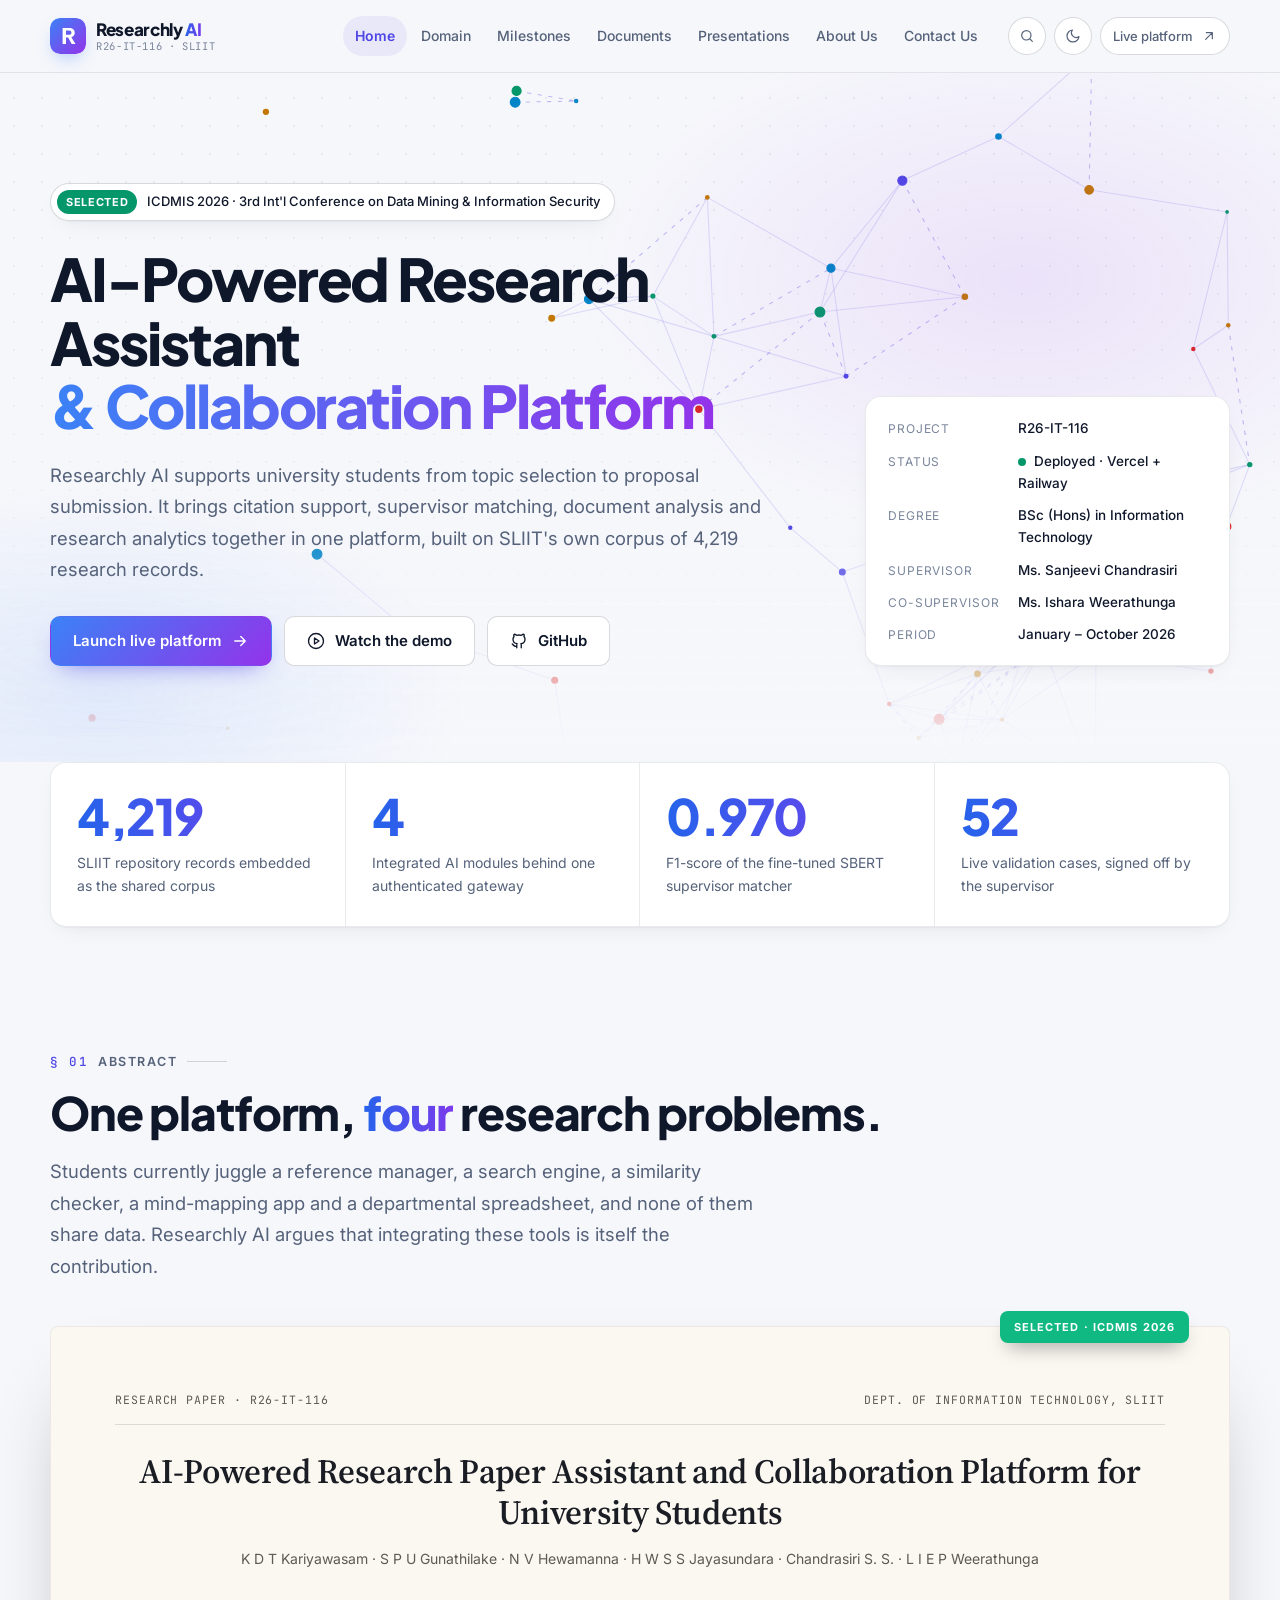
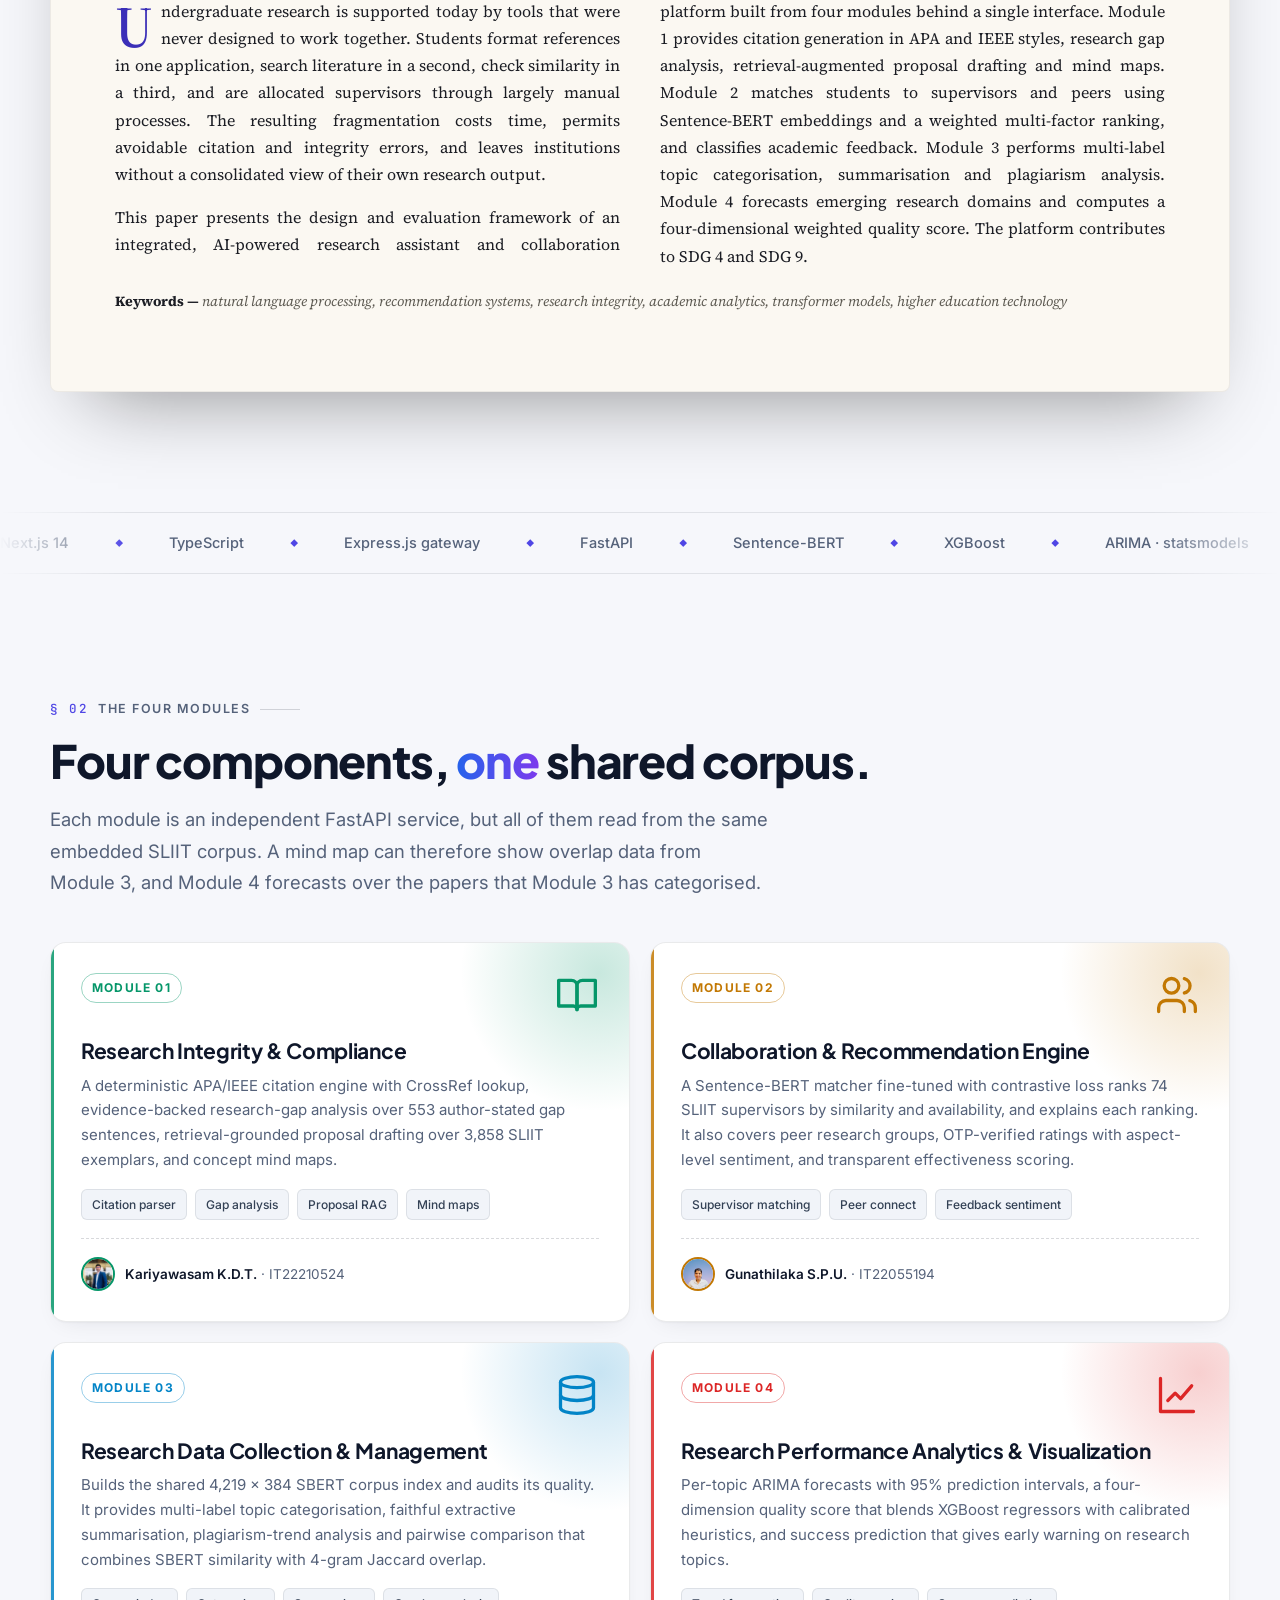
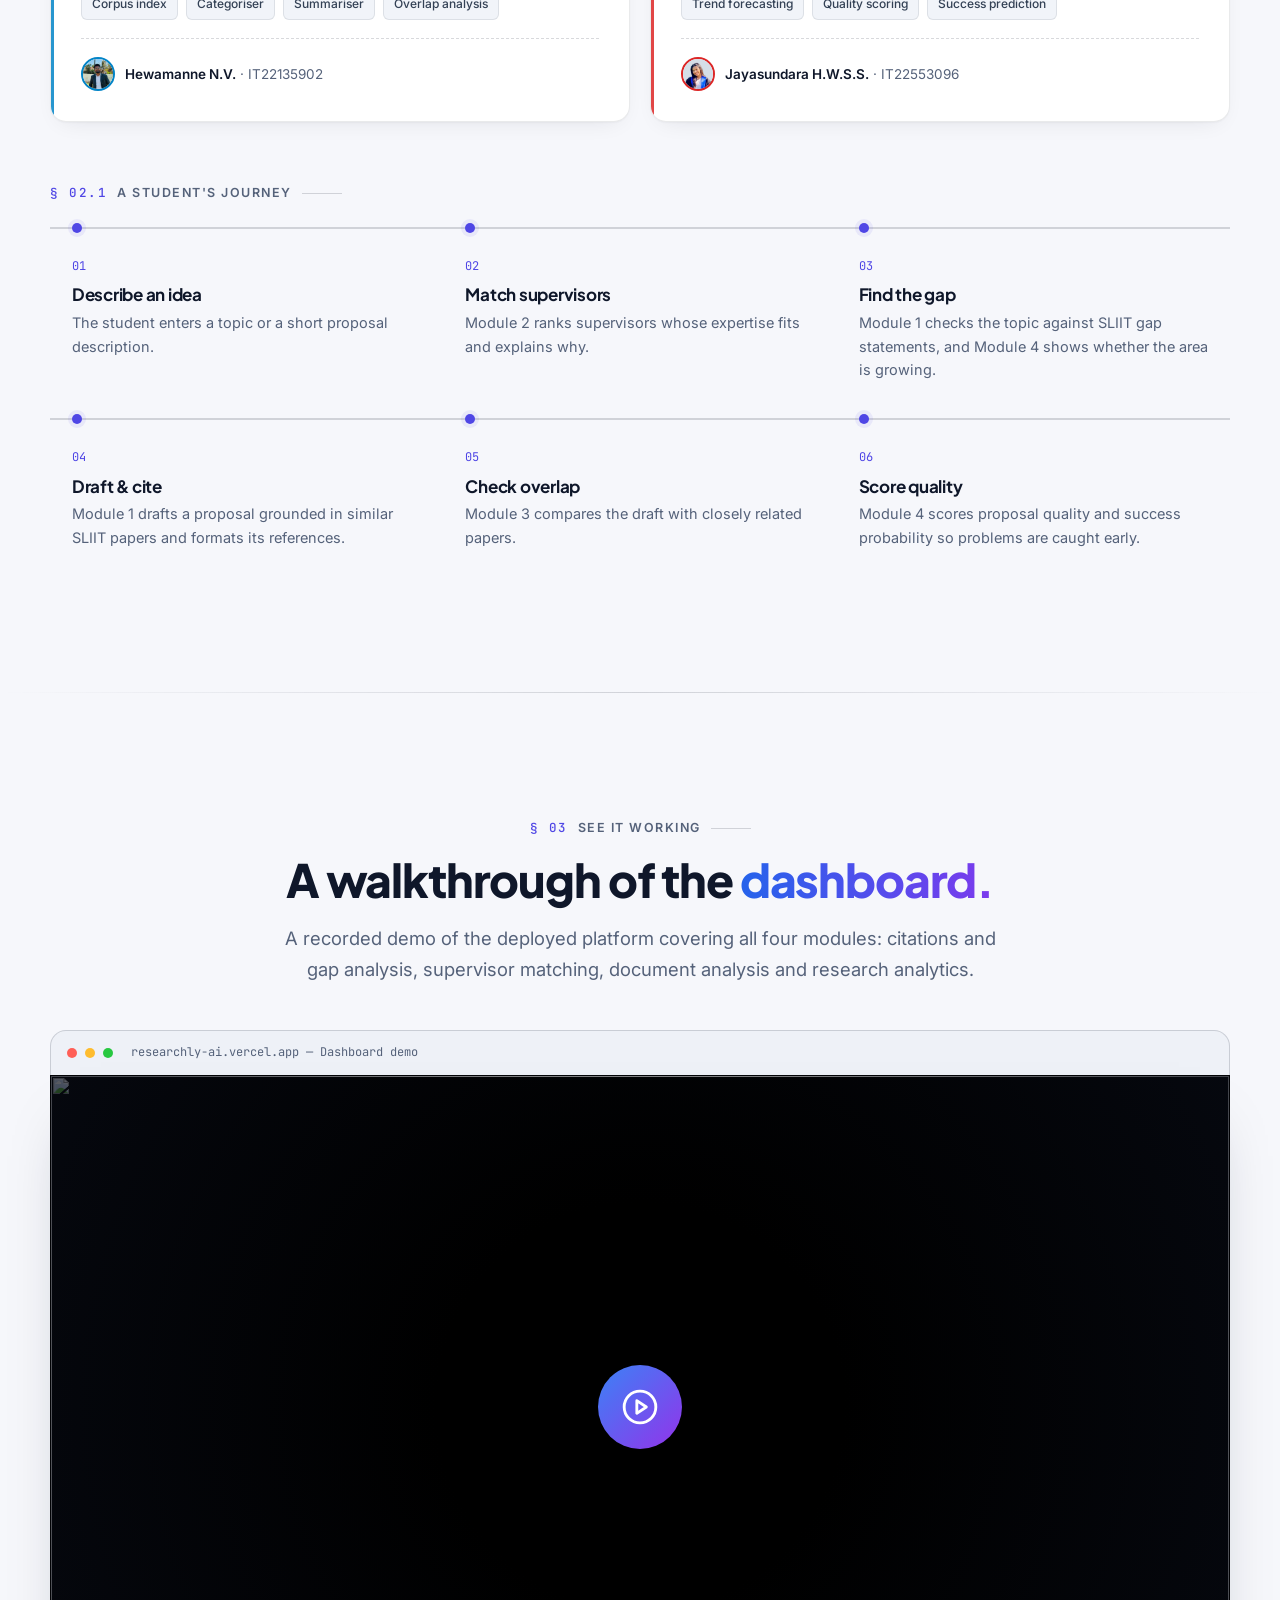
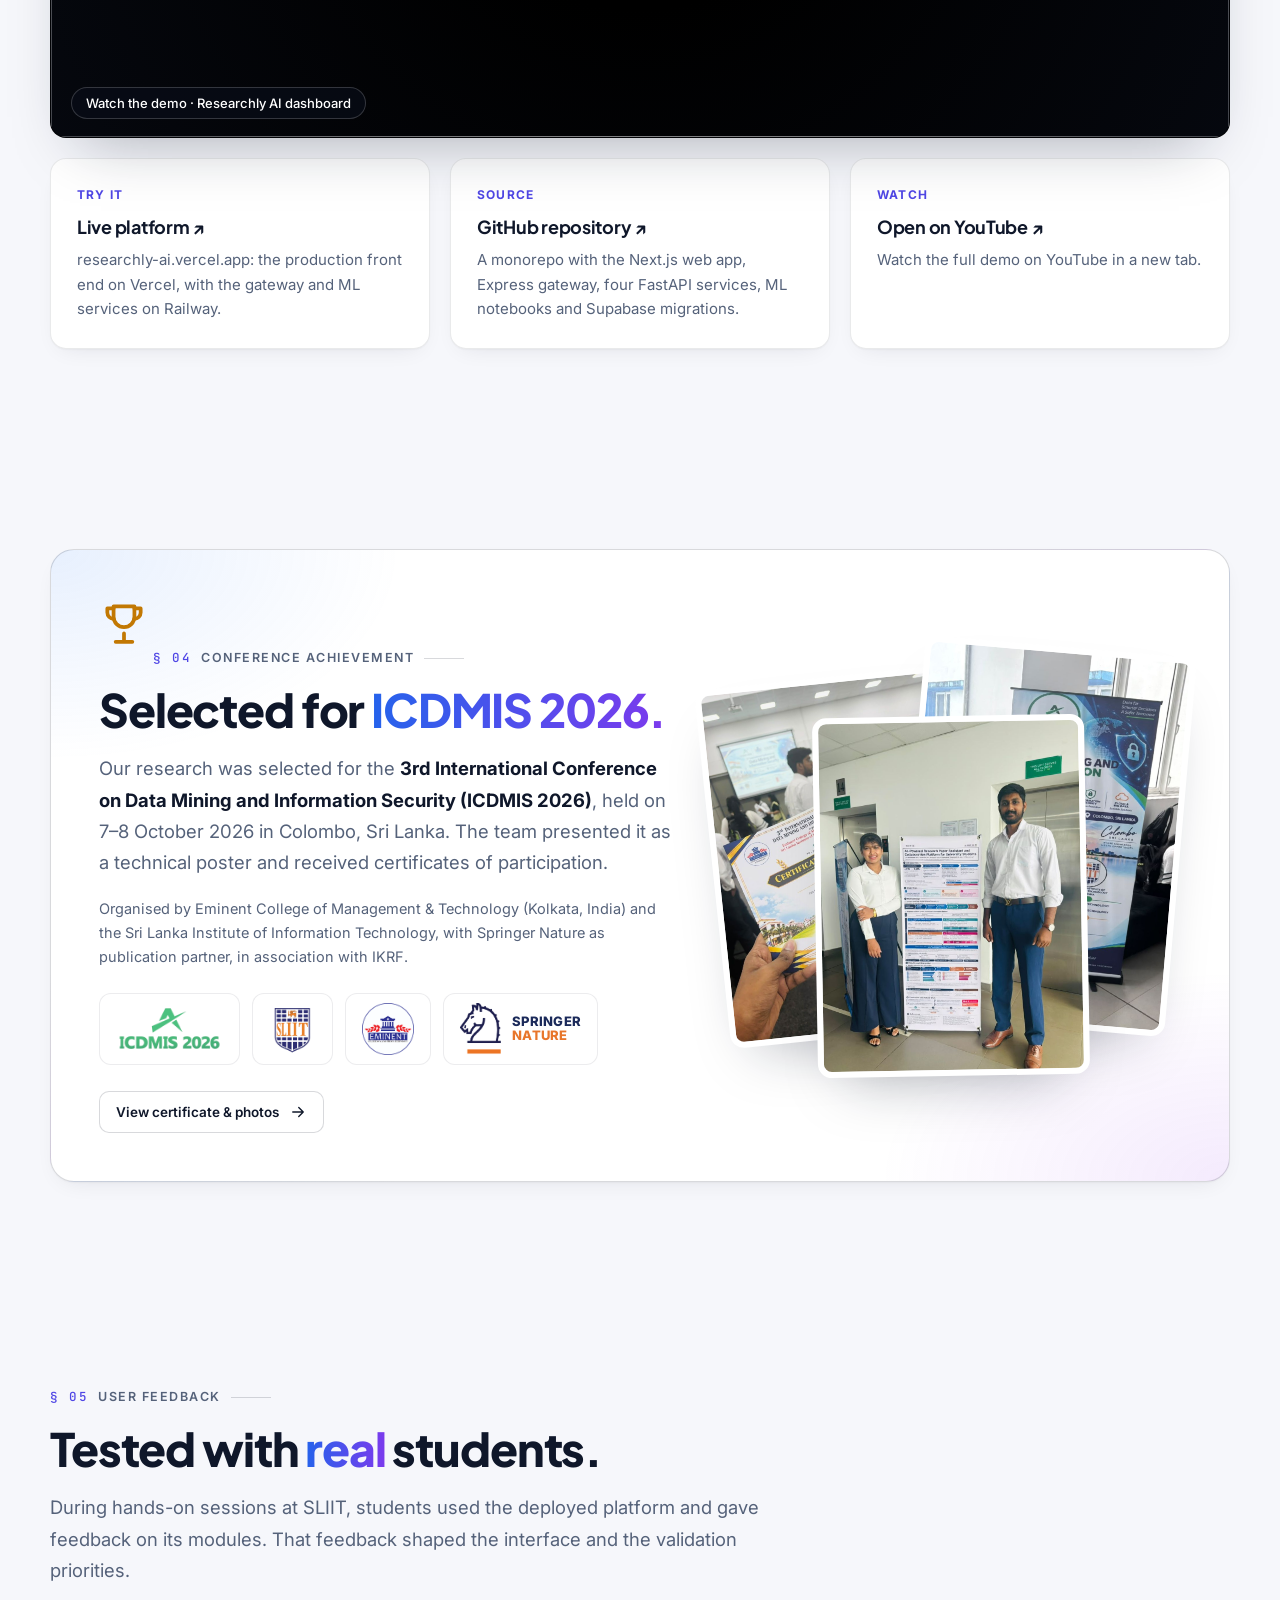
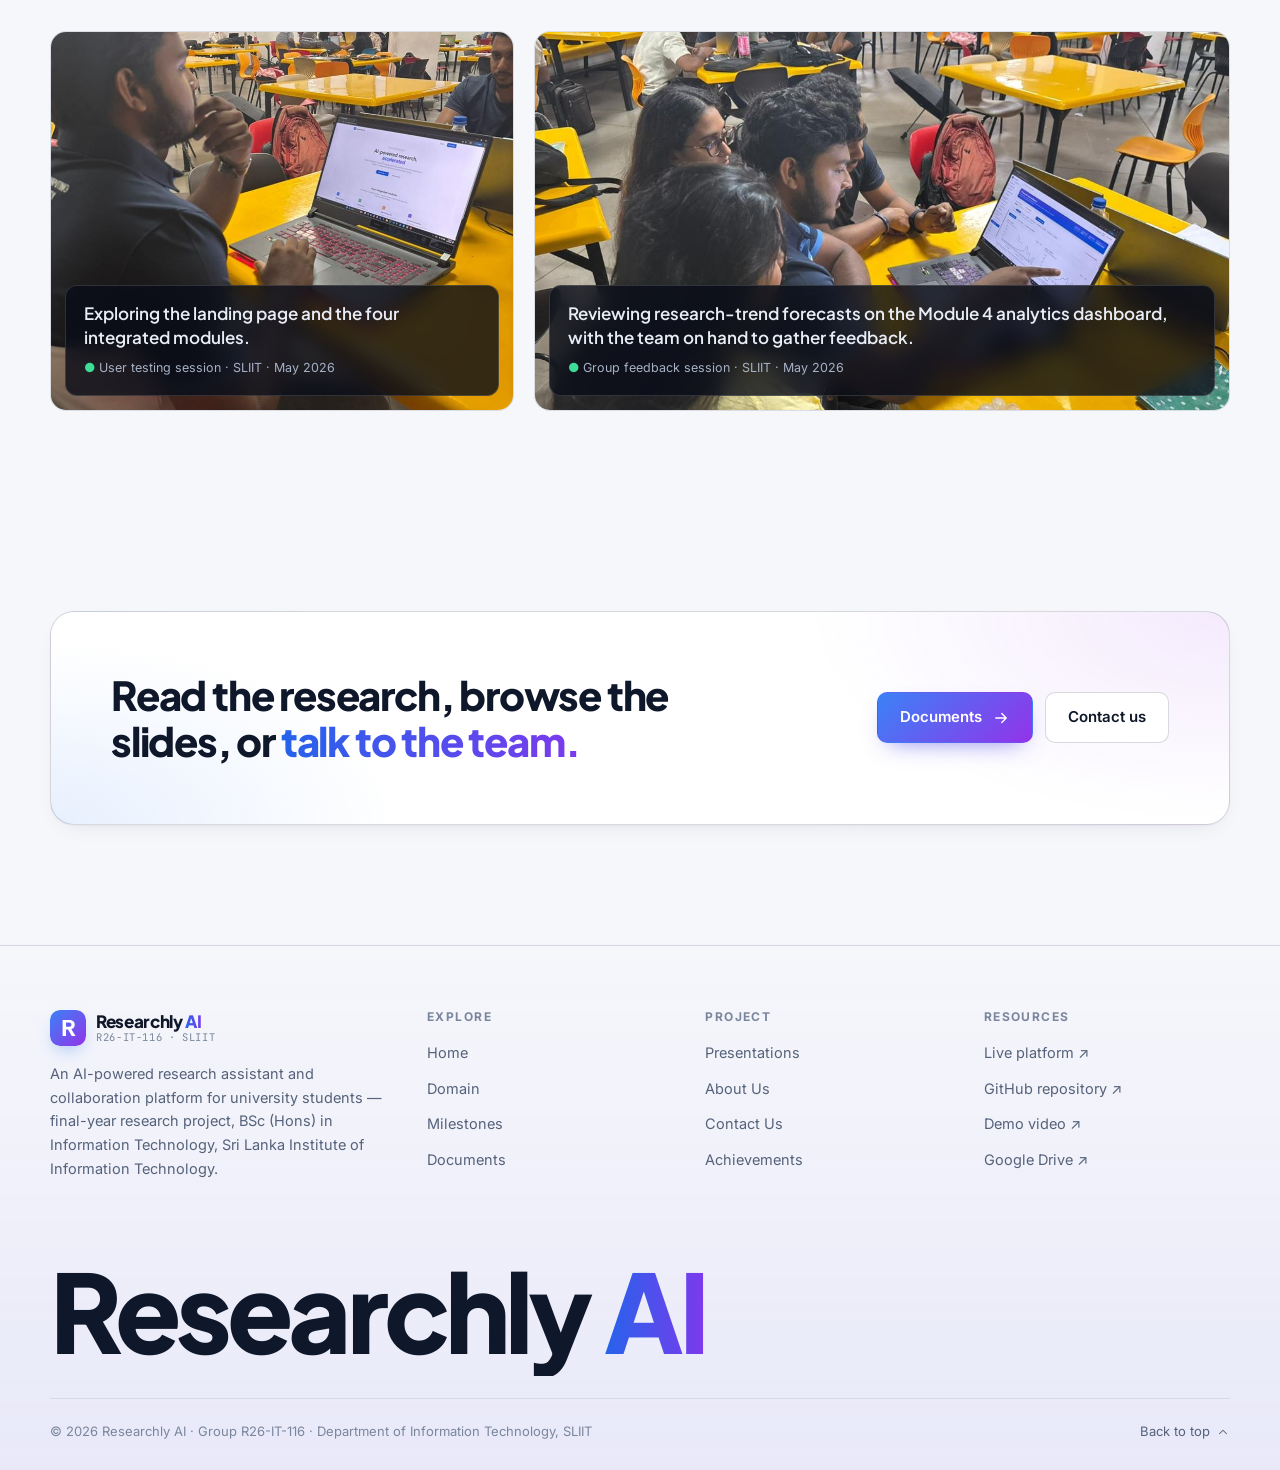
==== commit c2377f15: "Update GitHub repository links across multiple pages" ====
--- a/Website/index.html
+++ b/Website/index.html
@@ -48,7 +48,7 @@
       <div class="hero-cta">
         <a class="btn btn-primary" href="https://researchly-ai.vercel.app/" target="_blank" rel="noopener">Launch live platform <svg viewBox="0 0 24 24" fill="none" stroke="currentColor" stroke-width="1.8" stroke-linecap="round" stroke-linejoin="round" aria-hidden="true"><path d="M5 12h14M13 6l6 6-6 6"/></svg></a>
         <a class="btn btn-ghost" href="#demo"><svg viewBox="0 0 24 24" fill="none" stroke="currentColor" stroke-width="1.8" stroke-linecap="round" stroke-linejoin="round" aria-hidden="true"><circle cx="12" cy="12" r="10"/><path d="m10 8 6 4-6 4z"/></svg> Watch the demo</a>
-        <a class="btn btn-ghost" href="https://github.com/dilumonline2000/SLIIT-Research---Researchly-AI-project" target="_blank" rel="noopener"><svg viewBox="0 0 24 24" fill="none" stroke="currentColor" stroke-width="1.8" stroke-linecap="round" stroke-linejoin="round" aria-hidden="true"><path d="M9 19c-4.3 1.4-4.3-2.5-6-3m12 5v-3.5c0-1 .1-1.4-.5-2 2.8-.3 5.5-1.4 5.5-6a4.6 4.6 0 0 0-1.3-3.2 4.2 4.2 0 0 0-.1-3.2s-1.1-.3-3.5 1.3a12.3 12.3 0 0 0-6.2 0C6.5 2.8 5.4 3.1 5.4 3.1a4.2 4.2 0 0 0-.1 3.2A4.6 4.6 0 0 0 4 9.5c0 4.6 2.7 5.7 5.5 6-.6.6-.6 1.2-.5 2V21"/></svg> GitHub</a>
+        <a class="btn btn-ghost" href="https://github.com/dilumonline2000/R26-IT-116-Researchly-Ai-" target="_blank" rel="noopener"><svg viewBox="0 0 24 24" fill="none" stroke="currentColor" stroke-width="1.8" stroke-linecap="round" stroke-linejoin="round" aria-hidden="true"><path d="M9 19c-4.3 1.4-4.3-2.5-6-3m12 5v-3.5c0-1 .1-1.4-.5-2 2.8-.3 5.5-1.4 5.5-6a4.6 4.6 0 0 0-1.3-3.2 4.2 4.2 0 0 0-.1-3.2s-1.1-.3-3.5 1.3a12.3 12.3 0 0 0-6.2 0C6.5 2.8 5.4 3.1 5.4 3.1a4.2 4.2 0 0 0-.1 3.2A4.6 4.6 0 0 0 4 9.5c0 4.6 2.7 5.7 5.5 6-.6.6-.6 1.2-.5 2V21"/></svg> GitHub</a>
       </div>
     </div>
     <aside class="hero-meta" aria-label="Project facts">
@@ -178,7 +178,7 @@
     </div>
     <div class="grid-3" style="margin-top:20px">
       <a class="card reveal" href="https://researchly-ai.vercel.app/" target="_blank" rel="noopener"><span class="k">TRY IT</span><h3>Live platform ↗</h3><p>researchly-ai.vercel.app: the production front end on Vercel, with the gateway and ML services on Railway.</p></a>
-      <a class="card reveal" style="--d:.06s" href="https://github.com/dilumonline2000/SLIIT-Research---Researchly-AI-project" target="_blank" rel="noopener"><span class="k">SOURCE</span><h3>GitHub repository ↗</h3><p>A monorepo with the Next.js web app, Express gateway, four FastAPI services, ML notebooks and Supabase migrations.</p></a>
+      <a class="card reveal" style="--d:.06s" href="https://github.com/dilumonline2000/R26-IT-116-Researchly-Ai-" target="_blank" rel="noopener"><span class="k">SOURCE</span><h3>GitHub repository ↗</h3><p>A monorepo with the Next.js web app, Express gateway, four FastAPI services, ML notebooks and Supabase migrations.</p></a>
       <a class="card reveal" style="--d:.12s" href="https://youtu.be/7BuNPmz995Q" target="_blank" rel="noopener"><span class="k">WATCH</span><h3>Open on YouTube ↗</h3><p>Watch the full demo on YouTube in a new tab.</p></a>
     </div>
   </div>
@@ -272,7 +272,7 @@
       </ul></div>
       <div><h4>Resources</h4><ul>
         <li><a href="https://researchly-ai.vercel.app/" target="_blank" rel="noopener">Live platform ↗</a></li>
-        <li><a href="https://github.com/dilumonline2000/SLIIT-Research---Researchly-AI-project" target="_blank" rel="noopener">GitHub repository ↗</a></li>
+        <li><a href="https://github.com/dilumonline2000/R26-IT-116-Researchly-Ai-" target="_blank" rel="noopener">GitHub repository ↗</a></li>
         <li><a href="https://youtu.be/7BuNPmz995Q" target="_blank" rel="noopener">Demo video ↗</a></li>
         <li><a href="https://drive.google.com/drive/folders/1Wh-0akTEBXX2C-2BqsnoxqkH0JTby54T?usp=drive_link" target="_blank" rel="noopener">Google Drive ↗</a></li>
       </ul></div>
